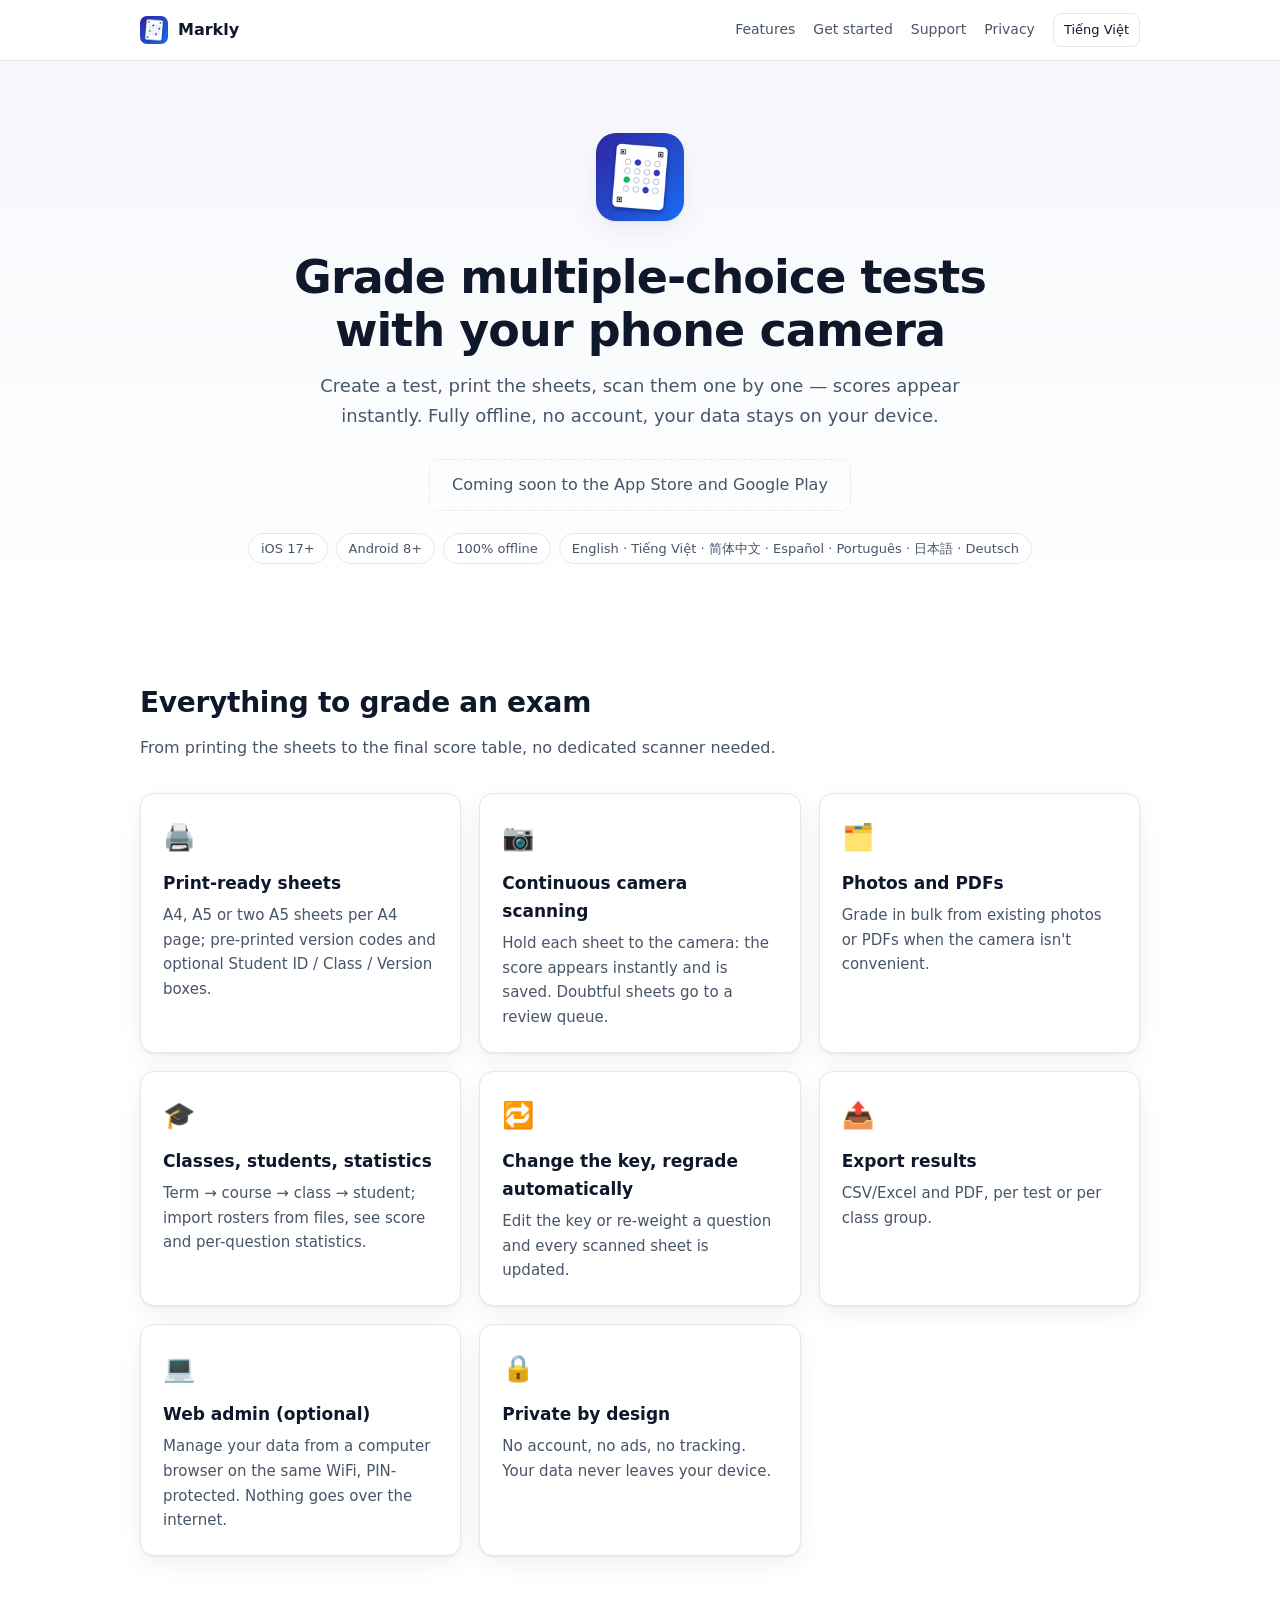
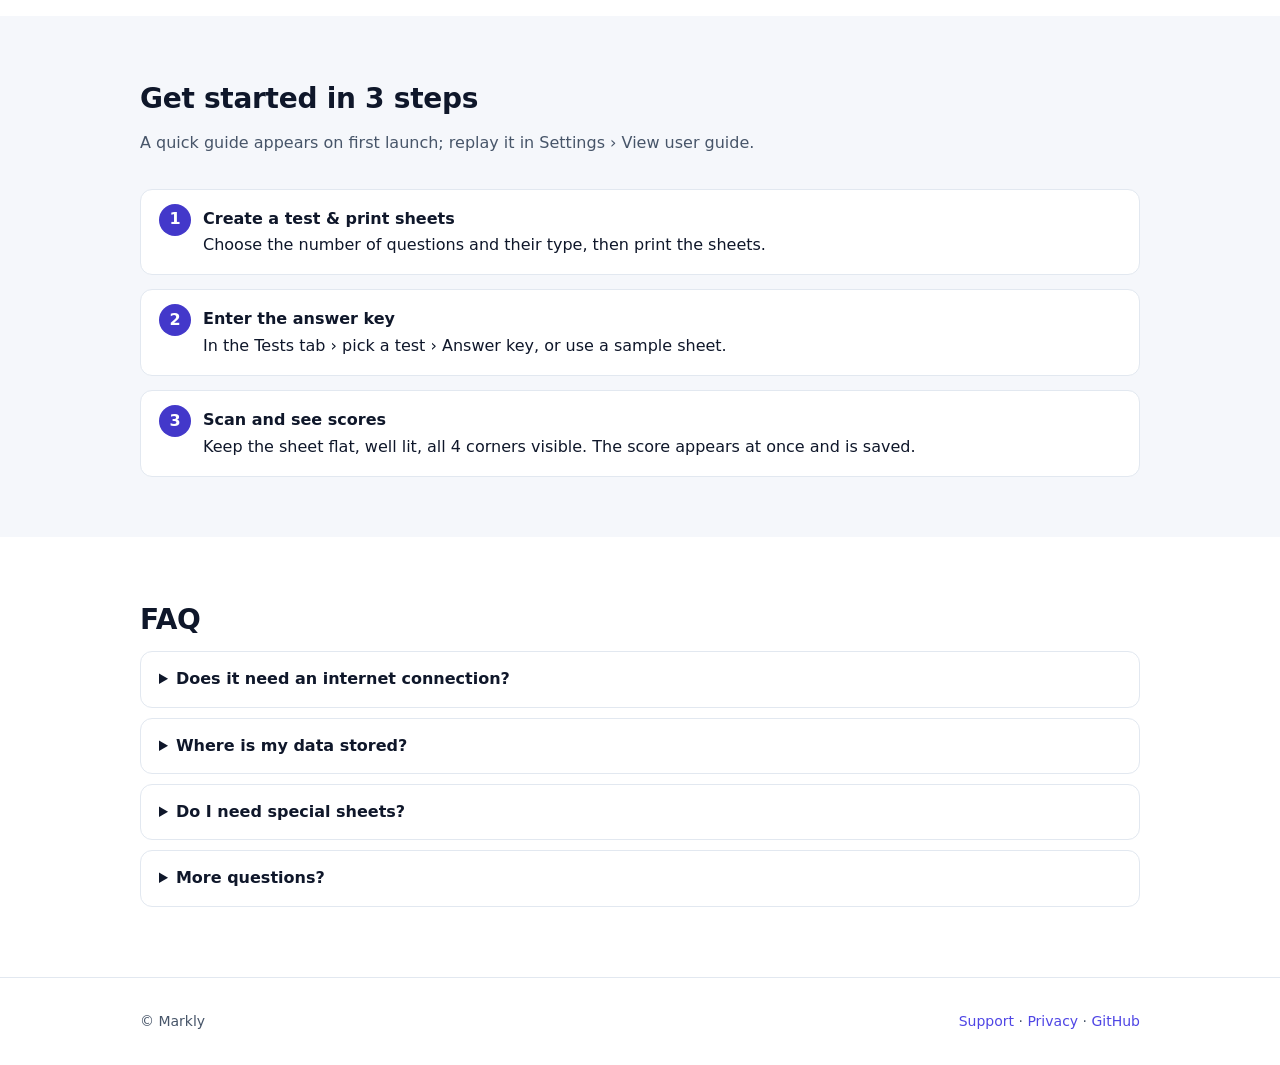
==== index.html @ a36c50f0 "Trang web Markly: giới thiệu, hỗ trợ, chính sách quyền riêng tư Co-Authored-By: Claude Sonnet 5.5 <n" ====
<!doctype html>
<html lang="vi">
<head>
<meta charset="utf-8">
<meta name="viewport" content="width=device-width,initial-scale=1">
<title>Markly — Grade multiple-choice tests with your camera</title>
<meta name="description" content="Markly chấm phiếu trắc nghiệm bằng camera, hoàn toàn offline. / Markly grades multiple-choice answer sheets with your camera, fully offline.">
<link rel="icon" href="favicon.png">
<link rel="apple-touch-icon" href="apple-touch-icon.png">
<link rel="stylesheet" href="style.css">
<script src="lang.js"></script>
</head>
<body data-tvi="Markly — Chấm trắc nghiệm bằng camera" data-ten="Markly — Grade multiple-choice tests with your camera">
<header class="nav"><div class="wrap">
  <a class="brand" href="./"><img src="icon-128.png" alt=""><span>Markly</span></a>
  <nav>
    <a class="hide-sm" href="./#features"><span data-l="vi">Tính năng</span><span data-l="en">Features</span></a>
    <a class="hide-sm" href="./#start"><span data-l="vi">Bắt đầu</span><span data-l="en">Get started</span></a>
    <a href="support.html"><span data-l="vi">Hỗ trợ</span><span data-l="en">Support</span></a>
    <a href="privacy.html"><span data-l="vi">Quyền riêng tư</span><span data-l="en">Privacy</span></a>
    <button class="lang" id="lang" type="button">English</button>
  </nav>
</div></header>

<main>
<div class="hero"><div class="wrap">
  <img class="logo" src="icon-128.png" alt="Markly">
  <h1><span data-l="vi">Chấm bài trắc nghiệm bằng camera điện thoại</span><span data-l="en">Grade multiple-choice tests with your phone camera</span></h1>
  <p class="lead"><span data-l="vi">Tạo bài, in phiếu, quét từng tờ — điểm hiện ngay. Hoàn toàn offline, không tài khoản, dữ liệu chỉ nằm trên máy bạn.</span><span data-l="en">Create a test, print the sheets, scan them one by one — scores appear instantly. Fully offline, no account, your data stays on your device.</span></p>
  <div class="btns">
    <span class="soon"><span data-l="vi">Sắp có trên App Store và Google Play</span><span data-l="en">Coming soon to the App Store and Google Play</span></span>
  </div>
  <div class="badges"><span class="badge">iOS 17+</span><span class="badge">Android 8+</span><span class="badge">100% offline</span><span class="badge">English · Tiếng Việt · 简体中文 · Español · Português · 日本語 · Deutsch</span></div>
</div></div>

<section id="features"><div class="wrap">
  <h2><span data-l="vi">Mọi thứ để chấm một kỳ thi</span><span data-l="en">Everything to grade an exam</span></h2>
  <p class="sub"><span data-l="vi">Từ lúc in phiếu đến lúc có bảng điểm, không cần máy chấm chuyên dụng.</span><span data-l="en">From printing the sheets to the final score table, no dedicated scanner needed.</span></p>
  <div class="grid">
    <div class="card"><div class="ic">🖨️</div><h3><span data-l="vi">In phiếu sẵn sàng</span><span data-l="en">Print-ready sheets</span></h3><p><span data-l="vi">Phiếu A4, A5 hoặc 2 phiếu A5 trên một tờ A4; in sẵn mã đề, ô Mã SV/Lớp/Mã đề tùy chọn.</span><span data-l="en">A4, A5 or two A5 sheets per A4 page; pre-printed version codes and optional Student ID / Class / Version boxes.</span></p></div>
    <div class="card"><div class="ic">📷</div><h3><span data-l="vi">Quét liên tục bằng camera</span><span data-l="en">Continuous camera scanning</span></h3><p><span data-l="vi">Đưa từng phiếu vào camera, điểm hiện ngay và tự lưu. Phiếu nghi ngờ được đưa vào hàng đợi xem lại.</span><span data-l="en">Hold each sheet to the camera: the score appears instantly and is saved. Doubtful sheets go to a review queue.</span></p></div>
    <div class="card"><div class="ic">🗂️</div><h3><span data-l="vi">Ảnh và PDF</span><span data-l="en">Photos and PDFs</span></h3><p><span data-l="vi">Chấm hàng loạt từ ảnh hoặc PDF có sẵn khi không tiện dùng camera.</span><span data-l="en">Grade in bulk from existing photos or PDFs when the camera isn't convenient.</span></p></div>
    <div class="card"><div class="ic">🎓</div><h3><span data-l="vi">Lớp, sinh viên, thống kê</span><span data-l="en">Classes, students, statistics</span></h3><p><span data-l="vi">Học kỳ → môn → lớp → sinh viên; nhập danh sách từ tệp, thống kê điểm và từng câu hỏi.</span><span data-l="en">Term → course → class → student; import rosters from files, see score and per-question statistics.</span></p></div>
    <div class="card"><div class="ic">🔁</div><h3><span data-l="vi">Đổi đáp án, tự chấm lại</span><span data-l="en">Change the key, regrade automatically</span></h3><p><span data-l="vi">Sửa đáp án hoặc cho điểm lại, kết quả cập nhật cho toàn bộ bài đã quét.</span><span data-l="en">Edit the key or re-weight a question and every scanned sheet is updated.</span></p></div>
    <div class="card"><div class="ic">📤</div><h3><span data-l="vi">Xuất kết quả</span><span data-l="en">Export results</span></h3><p><span data-l="vi">CSV/Excel và PDF, theo bài hoặc theo nhóm lớp.</span><span data-l="en">CSV/Excel and PDF, per test or per class group.</span></p></div>
    <div class="card"><div class="ic">💻</div><h3><span data-l="vi">Web quản trị (tùy chọn)</span><span data-l="en">Web admin (optional)</span></h3><p><span data-l="vi">Quản lý dữ liệu từ trình duyệt trên máy tính cùng mạng WiFi, có mã PIN. Không qua internet.</span><span data-l="en">Manage your data from a computer browser on the same WiFi, PIN-protected. Nothing goes over the internet.</span></p></div>
    <div class="card"><div class="ic">🔒</div><h3><span data-l="vi">Riêng tư tuyệt đối</span><span data-l="en">Private by design</span></h3><p><span data-l="vi">Không tài khoản, không quảng cáo, không theo dõi. Dữ liệu không rời khỏi máy.</span><span data-l="en">No account, no ads, no tracking. Your data never leaves your device.</span></p></div>
  </div>
</div></section>

<section id="start" class="alt"><div class="wrap">
  <h2><span data-l="vi">Bắt đầu trong 3 bước</span><span data-l="en">Get started in 3 steps</span></h2>
  <p class="sub"><span data-l="vi">Lần đầu mở app sẽ có hướng dẫn nhanh; xem lại ở Cài đặt › Xem hướng dẫn sử dụng.</span><span data-l="en">A quick guide appears on first launch; replay it in Settings › View user guide.</span></p>
  <ol class="steps">
    <li><b><span data-l="vi">Tạo bài kiểm tra &amp; in phiếu</span><span data-l="en">Create a test &amp; print sheets</span></b><br><span data-l="vi">Chọn số câu và kiểu câu hỏi, rồi in phiếu.</span><span data-l="en">Choose the number of questions and their type, then print the sheets.</span></li>
    <li><b><span data-l="vi">Nhập đáp án</span><span data-l="en">Enter the answer key</span></b><br><span data-l="vi">Trong tab Bài kiểm tra › chọn bài › Đáp án, hoặc dùng một bài làm mẫu.</span><span data-l="en">In the Tests tab › pick a test › Answer key, or use a sample sheet.</span></li>
    <li><b><span data-l="vi">Quét và xem điểm</span><span data-l="en">Scan and see scores</span></b><br><span data-l="vi">Đặt phiếu phẳng, đủ sáng, thấy rõ cả 4 góc. Điểm hiện ngay và tự lưu.</span><span data-l="en">Keep the sheet flat, well lit, all 4 corners visible. The score appears at once and is saved.</span></li>
  </ol>
</div></section>

<section id="faq"><div class="wrap">
  <h2>FAQ</h2>
  <details><summary><span data-l="vi">Cần kết nối internet không?</span><span data-l="en">Does it need an internet connection?</span></summary><p><span data-l="vi">Không. Mọi xử lý diễn ra trên thiết bị. Web quản trị (tùy chọn) chỉ hoạt động trong mạng WiFi nội bộ.</span><span data-l="en">No. Everything is processed on the device. The optional web admin only works on your local WiFi.</span></p></details>
  <details><summary><span data-l="vi">Dữ liệu của tôi được lưu ở đâu?</span><span data-l="en">Where is my data stored?</span></summary><p><span data-l="vi">Chỉ trong bộ nhớ riêng của ứng dụng trên thiết bị. Hãy dùng Cài đặt › Sao lưu &amp; khôi phục để lưu bản sao có mật khẩu.</span><span data-l="en">Only in the app's private storage on your device. Use Settings › Backup &amp; restore for a password-protected copy.</span></p></details>
  <details><summary><span data-l="vi">Tôi cần phiếu riêng không?</span><span data-l="en">Do I need special sheets?</span></summary><p><span data-l="vi">Có, hãy in phiếu từ chính Markly (A4, A5 hoặc 2 phiếu A5 trên một tờ A4). Mã QR trên phiếu không chứa đáp án hay tên sinh viên.</span><span data-l="en">Yes, print the sheets from Markly itself (A4, A5 or two A5 per A4). The QR code on the sheet contains no answers or student names.</span></p></details>
  <details><summary><span data-l="vi">Còn câu hỏi khác?</span><span data-l="en">More questions?</span></summary><p><span data-l="vi">Xem trang <a href="support.html">Hỗ trợ</a>.</span><span data-l="en">See the <a href="support.html">Support</a> page.</span></p></details>
</div></section>
</main>

<footer><div class="wrap">
  <span>© Markly</span>
  <span><a href="support.html"><span data-l="vi">Hỗ trợ</span><span data-l="en">Support</span></a> · <a href="privacy.html"><span data-l="vi">Quyền riêng tư</span><span data-l="en">Privacy</span></a> · <a href="https://github.com/mvmanh/markly-app/issues">GitHub</a></span>
</div></footer>
</body>
</html>
---- style.css ----
:root{--bg:#fff;--bg2:#f5f7fb;--fg:#0f172a;--muted:#475569;--line:#e2e8f0;--brand:#4f46e5;--brand-d:#4338ca;--card:#fff;--shadow:0 1px 2px rgba(15,23,42,.06),0 8px 24px rgba(15,23,42,.06)}
@media (prefers-color-scheme:dark){:root{--bg:#0b1220;--bg2:#101a2e;--fg:#e5e9f2;--muted:#9aa7bd;--line:#1f2b44;--brand:#a5b4fc;--brand-d:#6366f1;--card:#121c33;--shadow:0 1px 2px rgba(0,0,0,.4)}}
*{box-sizing:border-box}html{scroll-behavior:smooth}
body{margin:0;background:var(--bg);color:var(--fg);font:16px/1.65 system-ui,-apple-system,"Segoe UI",Roboto,"Helvetica Neue",Arial,sans-serif}
a{color:var(--brand);text-decoration:none}a:hover{text-decoration:underline}
.wrap{max-width:1040px;margin:0 auto;padding:0 20px}
header.nav{position:sticky;top:0;z-index:10;background:color-mix(in srgb,var(--bg) 88%,transparent);backdrop-filter:blur(10px);border-bottom:1px solid var(--line)}
.nav .wrap{display:flex;align-items:center;gap:20px;height:60px}
.brand{display:flex;align-items:center;gap:10px;font-weight:700;color:var(--fg)}.brand img{width:28px;height:28px;border-radius:7px}
.nav nav{margin-left:auto;display:flex;align-items:center;gap:18px;font-size:14px}.nav nav a{color:var(--muted)}.nav nav a:hover{color:var(--fg);text-decoration:none}
.lang{border:1px solid var(--line);background:var(--card);color:var(--fg);border-radius:8px;padding:5px 10px;font:inherit;font-size:13px;cursor:pointer}
.hero{padding:72px 0 56px;background:linear-gradient(180deg,var(--bg2),var(--bg));text-align:center}
.hero img.logo{width:88px;height:88px;border-radius:20px;box-shadow:var(--shadow)}
.hero h1{font-size:clamp(28px,5vw,46px);line-height:1.15;margin:22px auto 14px;max-width:760px;letter-spacing:-.02em}
.hero p.lead{font-size:18px;color:var(--muted);max-width:640px;margin:0 auto 28px}
.btns{display:flex;gap:12px;justify-content:center;flex-wrap:wrap}
.btn{display:inline-block;padding:12px 22px;border-radius:10px;font-weight:600;border:1px solid var(--line);background:var(--card);color:var(--fg)}
.btn:hover{text-decoration:none;border-color:var(--brand)}
.btn.primary{background:var(--brand-d);border-color:var(--brand-d);color:#fff}.btn.primary:hover{filter:brightness(1.08)}
.badges{margin-top:22px;display:flex;gap:8px;justify-content:center;flex-wrap:wrap}
.badge{font-size:13px;padding:4px 12px;border-radius:99px;background:var(--card);border:1px solid var(--line);color:var(--muted)}
section{padding:60px 0}section.alt{background:var(--bg2)}
h2{font-size:28px;letter-spacing:-.01em;margin:0 0 8px}.sub{color:var(--muted);margin:0 0 32px;max-width:640px}
.grid{display:grid;gap:18px;grid-template-columns:repeat(auto-fit,minmax(260px,1fr))}
.card{background:var(--card);border:1px solid var(--line);border-radius:14px;padding:22px;box-shadow:var(--shadow)}
.card h3{margin:0 0 6px;font-size:17px}.card p{margin:0;color:var(--muted);font-size:15px}.card .ic{font-size:26px;margin-bottom:10px}
ol.steps{counter-reset:s;list-style:none;padding:0;margin:0;display:grid;gap:14px}
ol.steps li{counter-increment:s;background:var(--card);border:1px solid var(--line);border-radius:12px;padding:16px 18px 16px 62px;position:relative}
ol.steps li:before{content:counter(s);position:absolute;left:18px;top:14px;width:32px;height:32px;border-radius:50%;background:var(--brand-d);color:#fff;font-weight:700;display:grid;place-items:center}
table{width:100%;border-collapse:collapse;background:var(--card);border:1px solid var(--line);border-radius:12px;overflow:hidden;font-size:15px}
th,td{text-align:left;padding:12px 16px;border-bottom:1px solid var(--line);vertical-align:top}th{background:var(--bg2);font-size:13px;text-transform:uppercase;letter-spacing:.04em;color:var(--muted)}tr:last-child td{border-bottom:0}
code,kbd{font:13px ui-monospace,SFMono-Regular,Menlo,monospace;background:var(--bg2);border:1px solid var(--line);border-radius:6px;padding:1px 6px}
details{background:var(--card);border:1px solid var(--line);border-radius:12px;padding:14px 18px;margin-bottom:10px}summary{cursor:pointer;font-weight:600}details p{color:var(--muted);margin:10px 0 0}
footer{border-top:1px solid var(--line);padding:32px 0;color:var(--muted);font-size:14px}footer .wrap{display:flex;gap:16px;flex-wrap:wrap;justify-content:space-between}
.doc{max-width:780px;padding:48px 20px 72px}.doc h1{font-size:34px;margin:0 0 6px}.doc h2{font-size:22px;margin:36px 0 10px}.doc h3{font-size:17px;margin:22px 0 6px}.doc .meta{color:var(--muted);margin-bottom:28px}.doc ul{padding-left:22px}
.note{background:var(--bg2);border-left:4px solid var(--brand);padding:12px 16px;border-radius:8px;margin:18px 0}
[data-l]{display:none}html[lang=vi] [data-l=vi],html[lang=en] [data-l=en]{display:revert}
@media(max-width:640px){.nav nav a.hide-sm{display:none}.hero{padding:48px 0 36px}th,td{padding:10px}}

.soon{display:inline-block;padding:12px 22px;border-radius:10px;border:1px dashed var(--line);color:var(--muted)}
.hero img.logo{background:var(--card)}
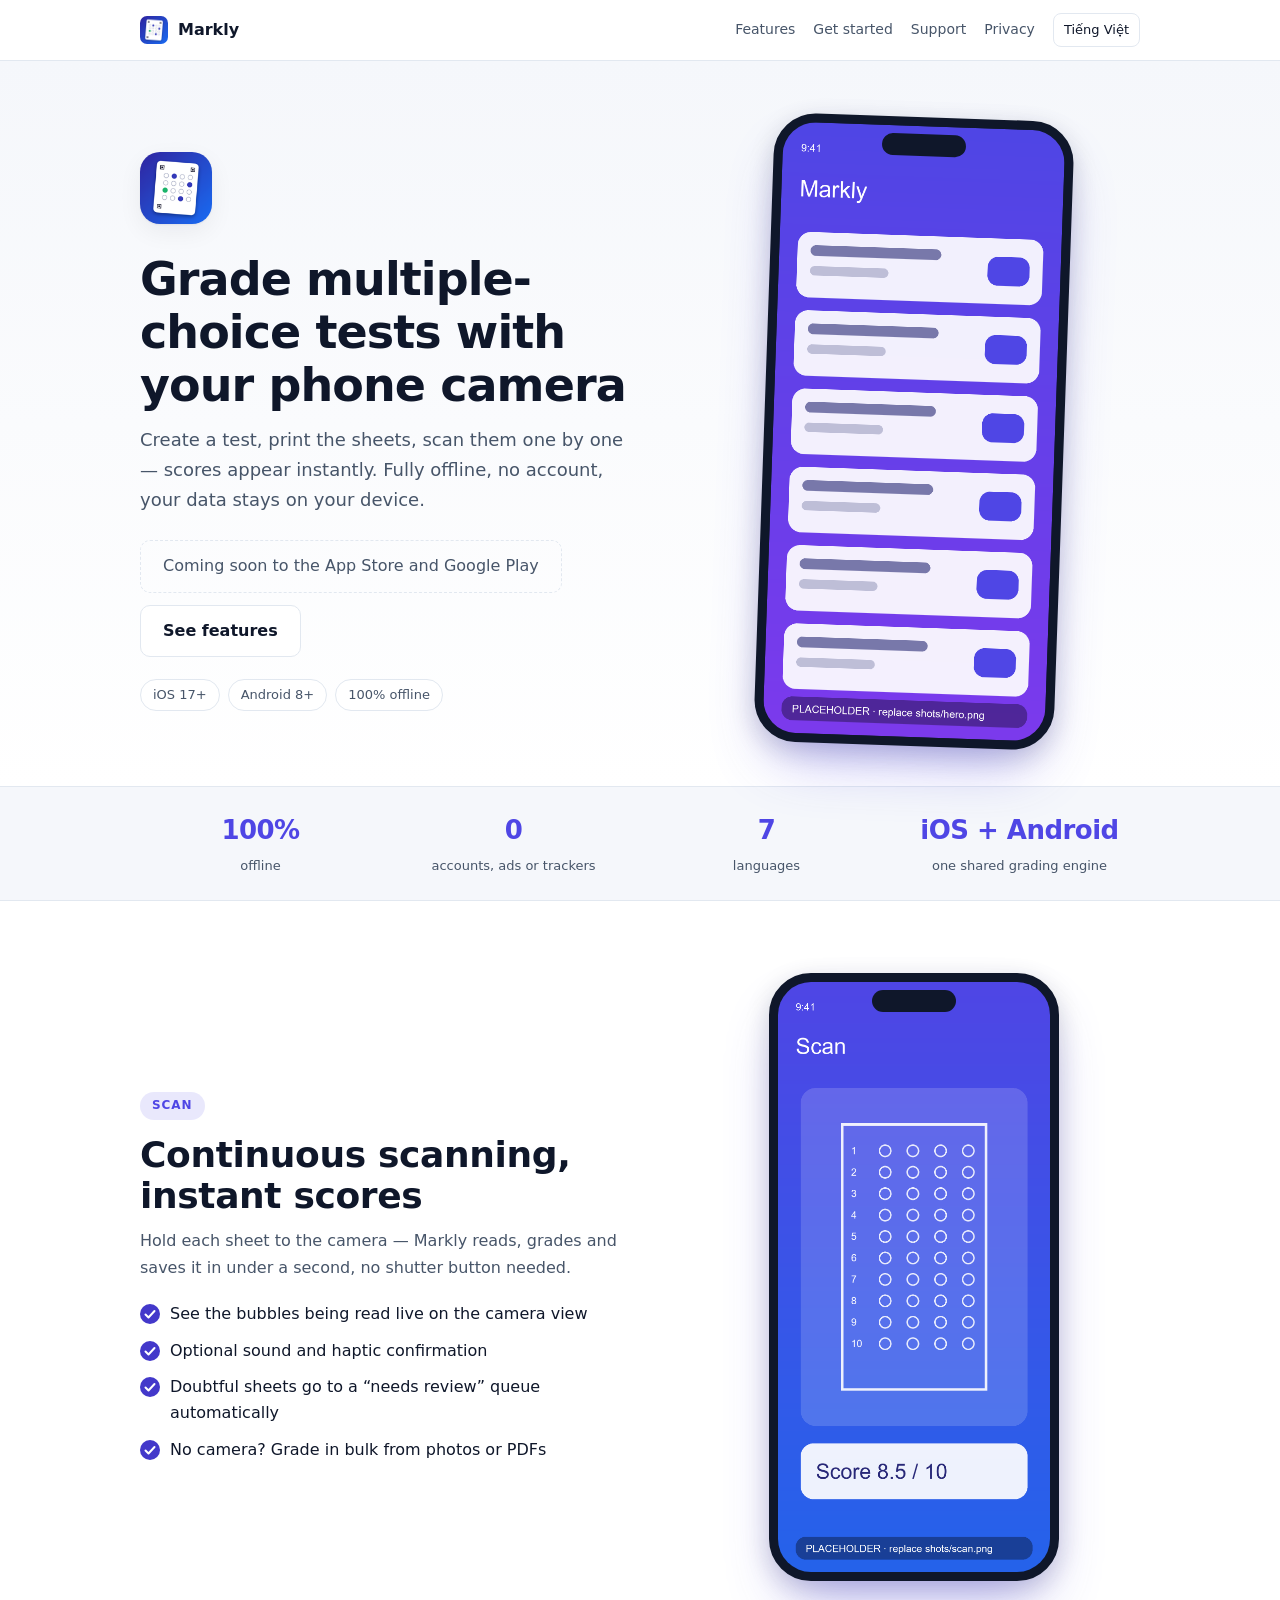
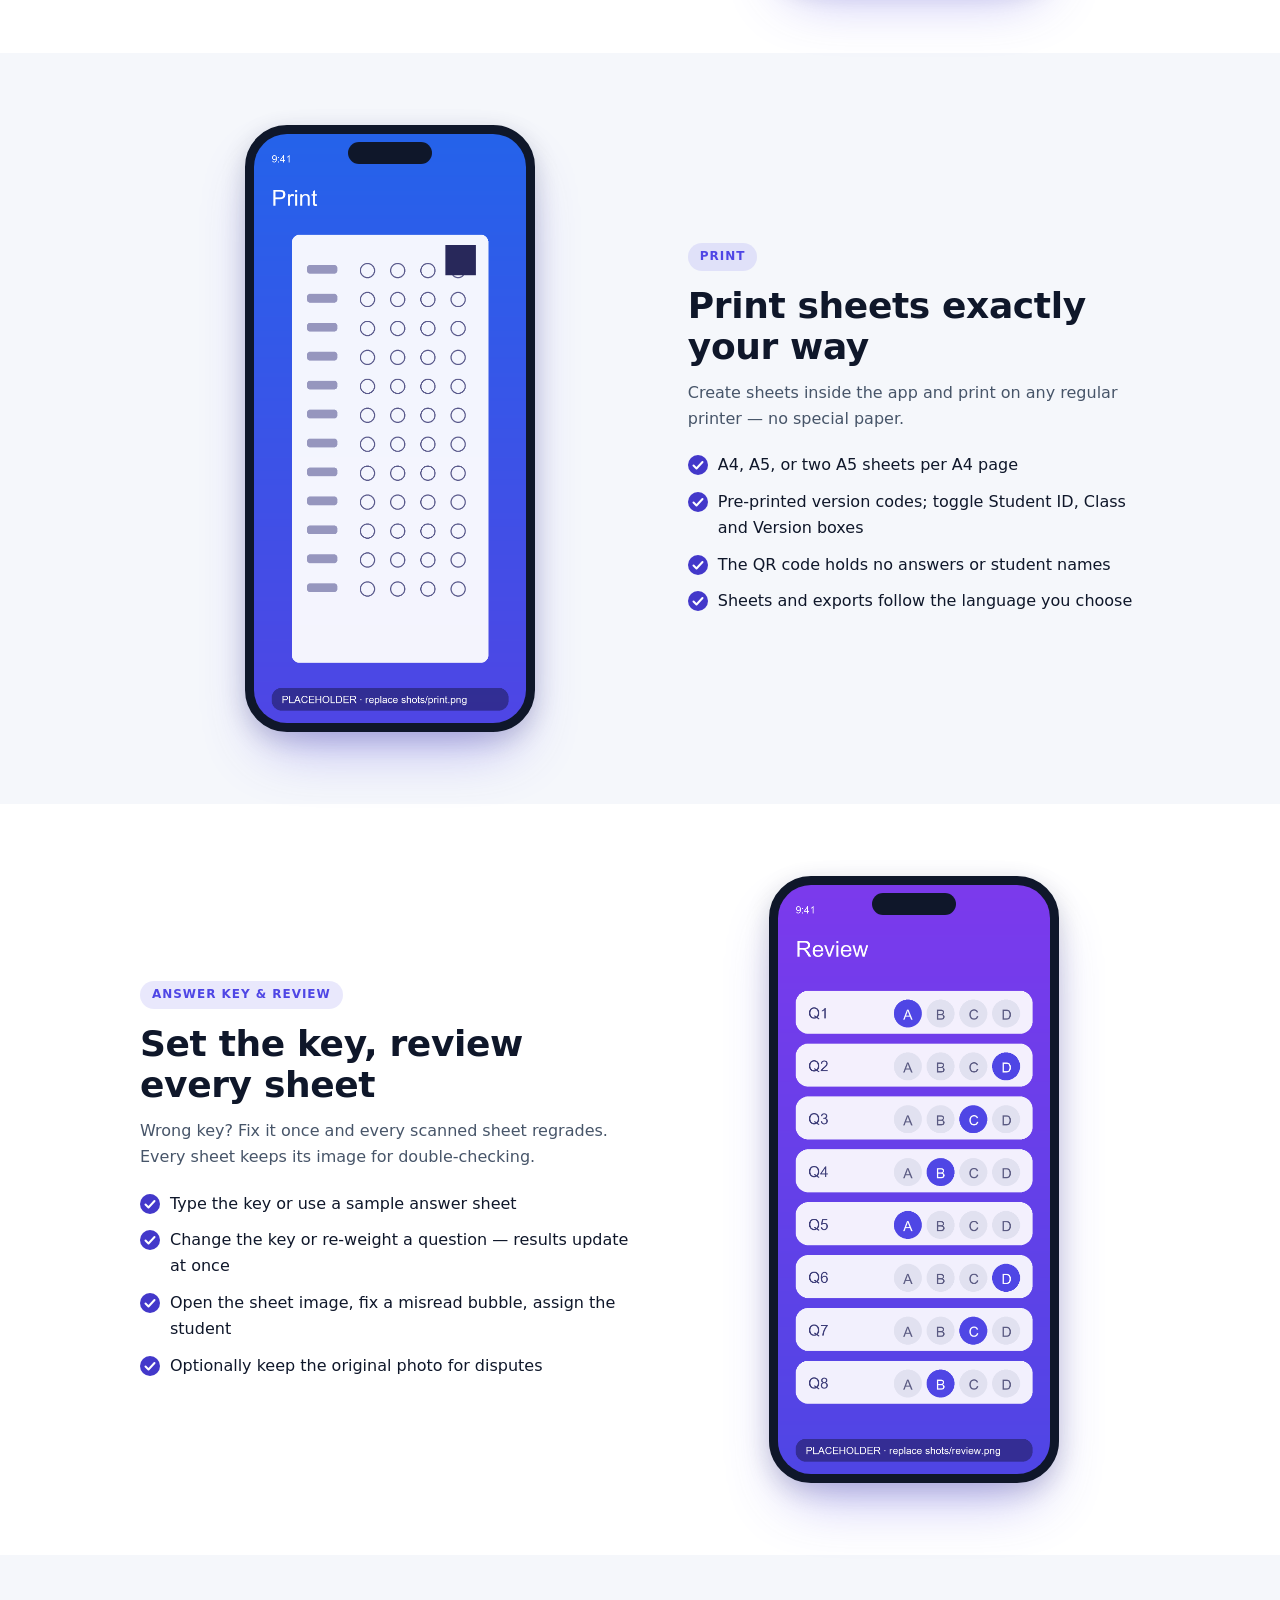
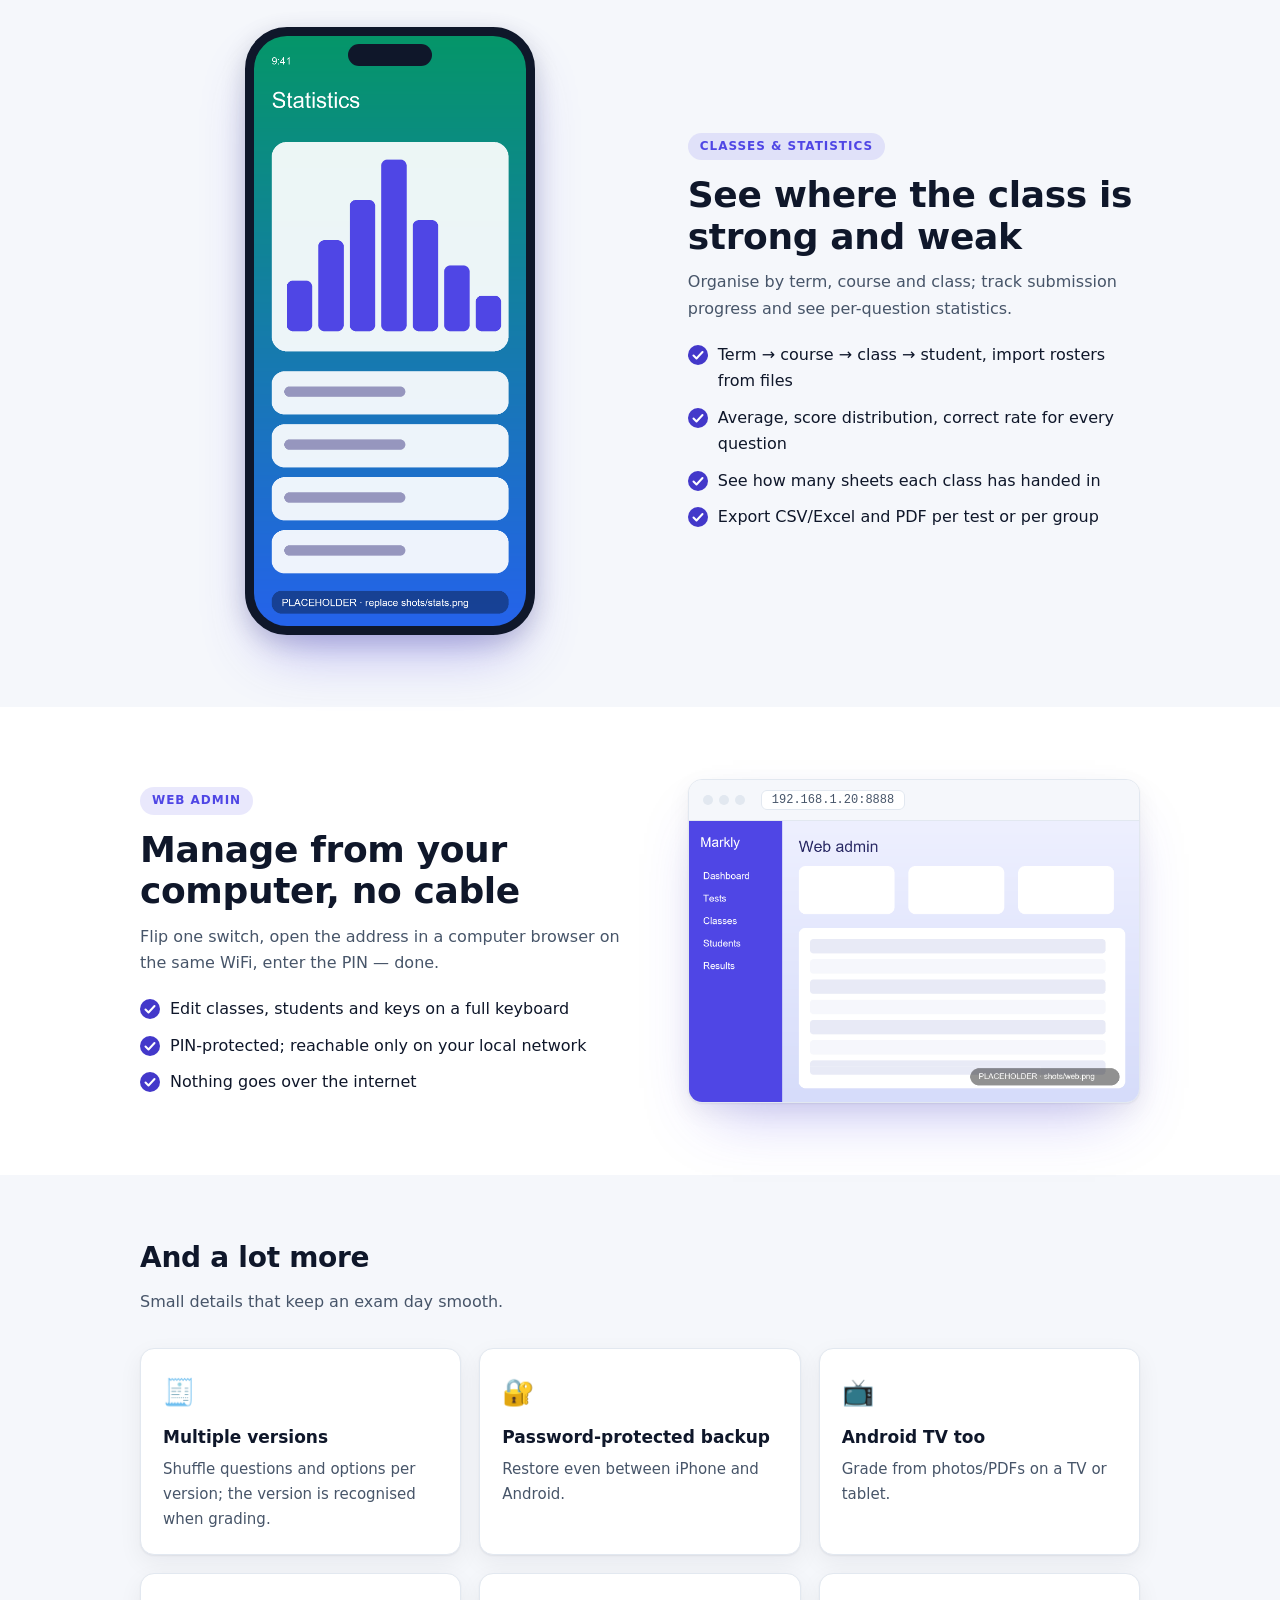
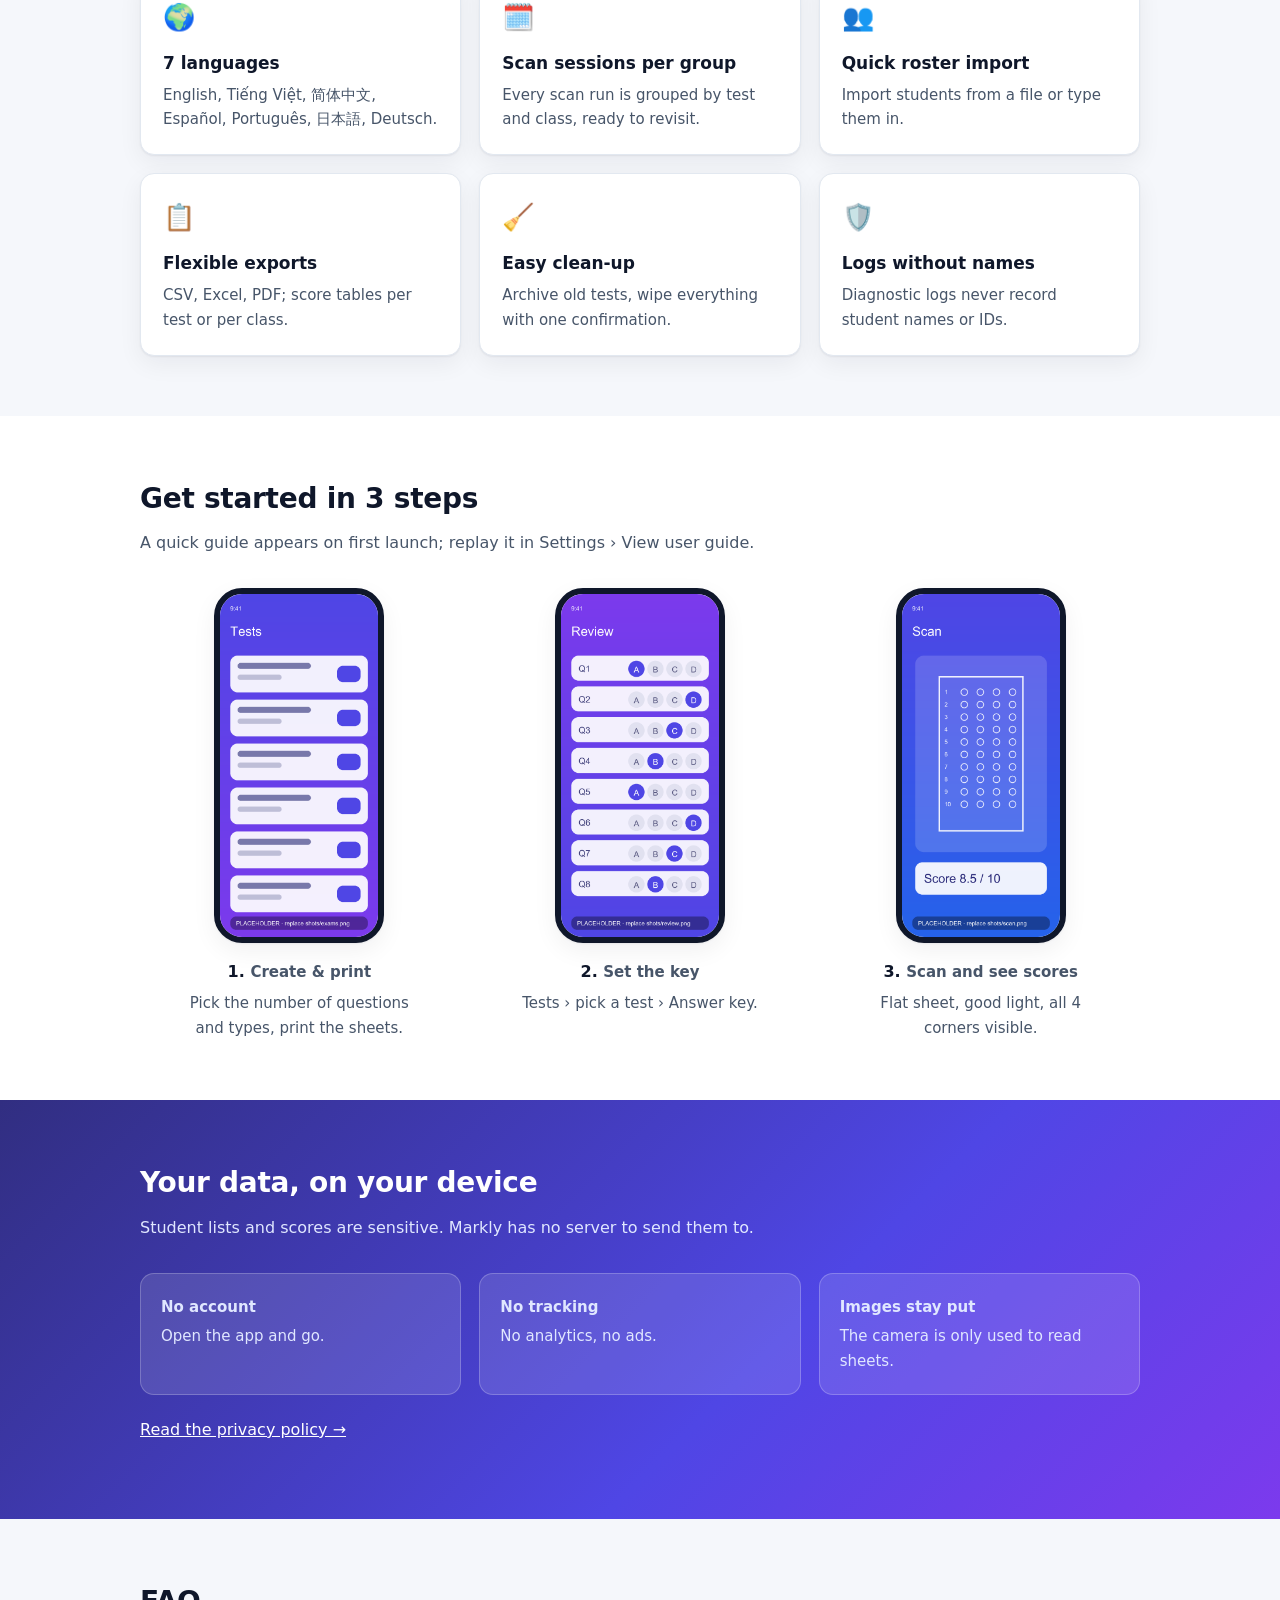
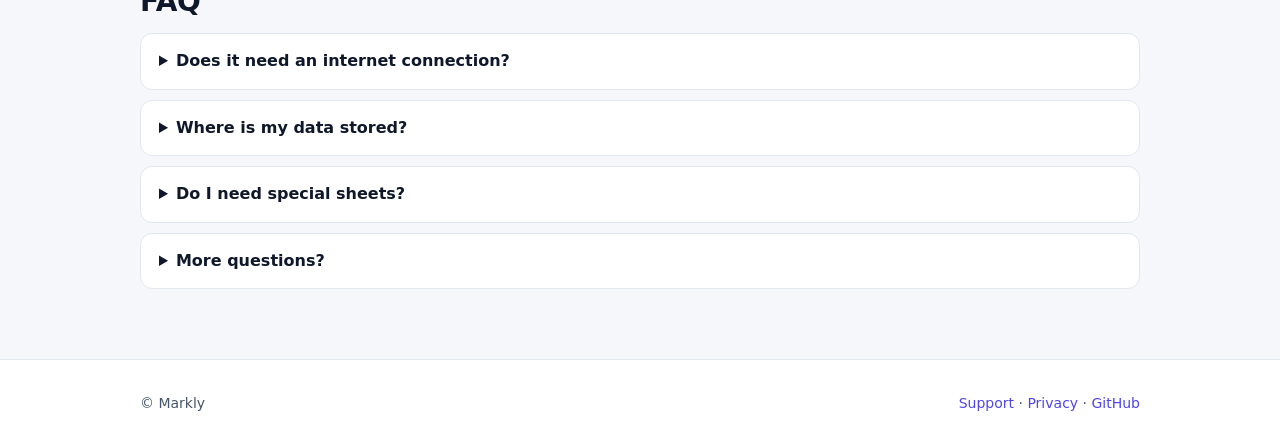
==== commit 0165f2d9: "Trang chủ: hero có khung điện thoại, khối tính năng, lưới tính năng phụ, ảnh placeholder Co-Authored" ====
--- a/index.html
+++ b/index.html
@@ -8,6 +8,7 @@
 <link rel="icon" href="favicon.png">
 <link rel="apple-touch-icon" href="apple-touch-icon.png">
 <link rel="stylesheet" href="style.css">
+<script>document.documentElement.className+=" js"</script>
 <script src="lang.js"></script>
 </head>
 <body data-tvi="Markly — Chấm trắc nghiệm bằng camera" data-ten="Markly — Grade multiple-choice tests with your camera">
@@ -23,42 +24,133 @@
 </div></header>
 
 <main>
-<div class="hero"><div class="wrap">
-  <img class="logo" src="icon-128.png" alt="Markly">
-  <h1><span data-l="vi">Chấm bài trắc nghiệm bằng camera điện thoại</span><span data-l="en">Grade multiple-choice tests with your phone camera</span></h1>
-  <p class="lead"><span data-l="vi">Tạo bài, in phiếu, quét từng tờ — điểm hiện ngay. Hoàn toàn offline, không tài khoản, dữ liệu chỉ nằm trên máy bạn.</span><span data-l="en">Create a test, print the sheets, scan them one by one — scores appear instantly. Fully offline, no account, your data stays on your device.</span></p>
-  <div class="btns">
-    <span class="soon"><span data-l="vi">Sắp có trên App Store và Google Play</span><span data-l="en">Coming soon to the App Store and Google Play</span></span>
+<div class="hero"><div class="wrap split">
+  <div class="txt">
+    <img class="logo" src="icon-128.png" alt="Markly" width="72" height="72">
+    <h1><span data-l="vi">Chấm bài trắc nghiệm bằng camera điện thoại</span><span data-l="en">Grade multiple-choice tests with your phone camera</span></h1>
+    <p class="lead"><span data-l="vi">Tạo bài, in phiếu, quét từng tờ — điểm hiện ngay. Hoàn toàn offline, không tài khoản, dữ liệu chỉ nằm trên máy bạn.</span><span data-l="en">Create a test, print the sheets, scan them one by one — scores appear instantly. Fully offline, no account, your data stays on your device.</span></p>
+    <div class="btns"><span class="soon"><span data-l="vi">Sắp có trên App Store và Google Play</span><span data-l="en">Coming soon to the App Store and Google Play</span></span><a class="btn" href="#features"><span data-l="vi">Xem tính năng</span><span data-l="en">See features</span></a></div>
+    <div class="badges"><span class="badge">iOS 17+</span><span class="badge">Android 8+</span><span class="badge">100% offline</span></div>
   </div>
-  <div class="badges"><span class="badge">iOS 17+</span><span class="badge">Android 8+</span><span class="badge">100% offline</span><span class="badge">English · Tiếng Việt · 简体中文 · Español · Português · 日本語 · Deutsch</span></div>
+  <figure class="shot"><div class="phone"><img src="shots/hero.png" width="1080" height="2340" alt="Markly home screen"></div></figure>
 </div></div>
 
-<section id="features"><div class="wrap">
-  <h2><span data-l="vi">Mọi thứ để chấm một kỳ thi</span><span data-l="en">Everything to grade an exam</span></h2>
-  <p class="sub"><span data-l="vi">Từ lúc in phiếu đến lúc có bảng điểm, không cần máy chấm chuyên dụng.</span><span data-l="en">From printing the sheets to the final score table, no dedicated scanner needed.</span></p>
+<div class="stats"><div class="wrap">
+  <div><b>100%</b><span><span data-l="vi">offline</span><span data-l="en">offline</span></span></div>
+  <div><b>0</b><span><span data-l="vi">tài khoản, quảng cáo, theo dõi</span><span data-l="en">accounts, ads or trackers</span></span></div>
+  <div><b>7</b><span><span data-l="vi">ngôn ngữ</span><span data-l="en">languages</span></span></div>
+  <div><b>iOS + Android</b><span><span data-l="vi">dùng chung một lõi chấm</span><span data-l="en">one shared grading engine</span></span></div>
+</div></div>
+
+<div id="features"></div>
+<section class="feat"><div class="wrap split">
+  <div class="txt reveal">
+    <span class="kicker"><span data-l="vi">Quét</span><span data-l="en">Scan</span></span>
+    <h2><span data-l="vi">Quét liên tục, điểm hiện ngay</span><span data-l="en">Continuous scanning, instant scores</span></h2>
+    <p class="sub"><span data-l="vi">Đưa từng phiếu vào camera — Markly đọc, chấm và lưu trong chưa đầy một giây, không cần bấm chụp.</span><span data-l="en">Hold each sheet to the camera — Markly reads, grades and saves it in under a second, no shutter button needed.</span></p>
+    <ul class="ticks">
+        <li><span data-l="vi">Hiện ô đang đọc ngay trên khung camera</span><span data-l="en">See the bubbles being read live on the camera view</span></li>
+        <li><span data-l="vi">Âm thanh và rung xác nhận (tùy chọn)</span><span data-l="en">Optional sound and haptic confirmation</span></li>
+        <li><span data-l="vi">Phiếu nghi ngờ tự vào hàng đợi “cần xem lại”</span><span data-l="en">Doubtful sheets go to a “needs review” queue automatically</span></li>
+        <li><span data-l="vi">Không có camera? Chấm hàng loạt từ ảnh hoặc PDF</span><span data-l="en">No camera? Grade in bulk from photos or PDFs</span></li>
+    </ul>
+  </div>
+  <figure class="shot reveal"><div class="phone"><img src="shots/scan.png" width="1080" height="2340" alt="Scanning a sheet with the camera" loading="lazy"></div></figure>
+</div></section>
+<section class="feat alt"><div class="wrap split flip">
+  <div class="txt reveal">
+    <span class="kicker"><span data-l="vi">In phiếu</span><span data-l="en">Print</span></span>
+    <h2><span data-l="vi">In phiếu đúng ý bạn</span><span data-l="en">Print sheets exactly your way</span></h2>
+    <p class="sub"><span data-l="vi">Tạo phiếu ngay trong app, in bằng máy in thường — không cần mua giấy chuyên dụng.</span><span data-l="en">Create sheets inside the app and print on any regular printer — no special paper.</span></p>
+    <ul class="ticks">
+        <li><span data-l="vi">Khổ A4, A5 hoặc 2 phiếu A5 trên một tờ A4</span><span data-l="en">A4, A5, or two A5 sheets per A4 page</span></li>
+        <li><span data-l="vi">In sẵn mã đề; bật/tắt ô Mã SV, Lớp, Mã đề</span><span data-l="en">Pre-printed version codes; toggle Student ID, Class and Version boxes</span></li>
+        <li><span data-l="vi">Mã QR trên phiếu không chứa đáp án hay tên sinh viên</span><span data-l="en">The QR code holds no answers or student names</span></li>
+        <li><span data-l="vi">Phiếu và tệp xuất theo ngôn ngữ bạn chọn</span><span data-l="en">Sheets and exports follow the language you choose</span></li>
+    </ul>
+  </div>
+  <figure class="shot reveal"><div class="phone"><img src="shots/print.png" width="1080" height="2340" alt="Print-ready answer sheet" loading="lazy"></div></figure>
+</div></section>
+<section class="feat"><div class="wrap split">
+  <div class="txt reveal">
+    <span class="kicker"><span data-l="vi">Đáp án & xem lại</span><span data-l="en">Answer key & review</span></span>
+    <h2><span data-l="vi">Nhập đáp án, xem lại từng bài</span><span data-l="en">Set the key, review every sheet</span></h2>
+    <p class="sub"><span data-l="vi">Sai đáp án? Sửa một lần, mọi bài đã quét tự chấm lại. Mọi bài đều giữ ảnh để đối chiếu.</span><span data-l="en">Wrong key? Fix it once and every scanned sheet regrades. Every sheet keeps its image for double-checking.</span></p>
+    <ul class="ticks">
+        <li><span data-l="vi">Nhập đáp án tay hoặc dùng một bài làm mẫu</span><span data-l="en">Type the key or use a sample answer sheet</span></li>
+        <li><span data-l="vi">Đổi đáp án, cho điểm lại — kết quả cập nhật ngay</span><span data-l="en">Change the key or re-weight a question — results update at once</span></li>
+        <li><span data-l="vi">Xem lại ảnh phiếu, sửa ô đọc sai, gắn tên sinh viên</span><span data-l="en">Open the sheet image, fix a misread bubble, assign the student</span></li>
+        <li><span data-l="vi">Lưu ảnh gốc để đối chiếu khi có thắc mắc (tùy chọn)</span><span data-l="en">Optionally keep the original photo for disputes</span></li>
+    </ul>
+  </div>
+  <figure class="shot reveal"><div class="phone"><img src="shots/review.png" width="1080" height="2340" alt="Answer key and review screen" loading="lazy"></div></figure>
+</div></section>
+<section class="feat alt"><div class="wrap split flip">
+  <div class="txt reveal">
+    <span class="kicker"><span data-l="vi">Lớp học & thống kê</span><span data-l="en">Classes & statistics</span></span>
+    <h2><span data-l="vi">Biết lớp học tốt ở đâu, yếu ở đâu</span><span data-l="en">See where the class is strong and weak</span></h2>
+    <p class="sub"><span data-l="vi">Sắp xếp theo học kỳ, môn và lớp; theo dõi tiến độ thu bài và xem thống kê từng câu hỏi.</span><span data-l="en">Organise by term, course and class; track submission progress and see per-question statistics.</span></p>
+    <ul class="ticks">
+        <li><span data-l="vi">Học kỳ → môn → lớp → sinh viên, nhập danh sách từ tệp</span><span data-l="en">Term → course → class → student, import rosters from files</span></li>
+        <li><span data-l="vi">Điểm trung bình, phân bố điểm, tỉ lệ đúng từng câu</span><span data-l="en">Average, score distribution, correct rate for every question</span></li>
+        <li><span data-l="vi">Theo dõi lớp nào đã nộp bao nhiêu bài</span><span data-l="en">See how many sheets each class has handed in</span></li>
+        <li><span data-l="vi">Xuất CSV/Excel và PDF theo bài hoặc theo nhóm</span><span data-l="en">Export CSV/Excel and PDF per test or per group</span></li>
+    </ul>
+  </div>
+  <figure class="shot reveal"><div class="phone"><img src="shots/stats.png" width="1080" height="2340" alt="Class statistics" loading="lazy"></div></figure>
+</div></section>
+<section class="feat"><div class="wrap split">
+  <div class="txt reveal">
+    <span class="kicker"><span data-l="vi">Web quản trị</span><span data-l="en">Web admin</span></span>
+    <h2><span data-l="vi">Quản lý trên máy tính, không cần cáp</span><span data-l="en">Manage from your computer, no cable</span></h2>
+    <p class="sub"><span data-l="vi">Bật một công tắc, mở địa chỉ trên trình duyệt máy tính cùng mạng WiFi, nhập PIN là xong.</span><span data-l="en">Flip one switch, open the address in a computer browser on the same WiFi, enter the PIN — done.</span></p>
+    <ul class="ticks">
+        <li><span data-l="vi">Sửa lớp, sinh viên, đáp án trên bàn phím lớn</span><span data-l="en">Edit classes, students and keys on a full keyboard</span></li>
+        <li><span data-l="vi">Có mã PIN; chỉ truy cập được trong mạng nội bộ</span><span data-l="en">PIN-protected; reachable only on your local network</span></li>
+        <li><span data-l="vi">Không có dữ liệu nào đi qua internet</span><span data-l="en">Nothing goes over the internet</span></li>
+    </ul>
+  </div>
+  <figure class="shot reveal"><div class="browser"><div class="bar"><i></i><i></i><i></i><span>192.168.1.20:8888</span></div><img src="shots/web.png" width="1600" height="1000" alt="Web admin in a browser" loading="lazy"></div></figure>
+</div></section>
+
+<section class="alt" id="more"><div class="wrap">
+  <h2><span data-l="vi">Và còn nhiều hơn thế</span><span data-l="en">And a lot more</span></h2>
+  <p class="sub"><span data-l="vi">Những chi tiết nhỏ giúp một kỳ thi trôi chảy.</span><span data-l="en">Small details that keep an exam day smooth.</span></p>
   <div class="grid">
-    <div class="card"><div class="ic">🖨️</div><h3><span data-l="vi">In phiếu sẵn sàng</span><span data-l="en">Print-ready sheets</span></h3><p><span data-l="vi">Phiếu A4, A5 hoặc 2 phiếu A5 trên một tờ A4; in sẵn mã đề, ô Mã SV/Lớp/Mã đề tùy chọn.</span><span data-l="en">A4, A5 or two A5 sheets per A4 page; pre-printed version codes and optional Student ID / Class / Version boxes.</span></p></div>
-    <div class="card"><div class="ic">📷</div><h3><span data-l="vi">Quét liên tục bằng camera</span><span data-l="en">Continuous camera scanning</span></h3><p><span data-l="vi">Đưa từng phiếu vào camera, điểm hiện ngay và tự lưu. Phiếu nghi ngờ được đưa vào hàng đợi xem lại.</span><span data-l="en">Hold each sheet to the camera: the score appears instantly and is saved. Doubtful sheets go to a review queue.</span></p></div>
-    <div class="card"><div class="ic">🗂️</div><h3><span data-l="vi">Ảnh và PDF</span><span data-l="en">Photos and PDFs</span></h3><p><span data-l="vi">Chấm hàng loạt từ ảnh hoặc PDF có sẵn khi không tiện dùng camera.</span><span data-l="en">Grade in bulk from existing photos or PDFs when the camera isn't convenient.</span></p></div>
-    <div class="card"><div class="ic">🎓</div><h3><span data-l="vi">Lớp, sinh viên, thống kê</span><span data-l="en">Classes, students, statistics</span></h3><p><span data-l="vi">Học kỳ → môn → lớp → sinh viên; nhập danh sách từ tệp, thống kê điểm và từng câu hỏi.</span><span data-l="en">Term → course → class → student; import rosters from files, see score and per-question statistics.</span></p></div>
-    <div class="card"><div class="ic">🔁</div><h3><span data-l="vi">Đổi đáp án, tự chấm lại</span><span data-l="en">Change the key, regrade automatically</span></h3><p><span data-l="vi">Sửa đáp án hoặc cho điểm lại, kết quả cập nhật cho toàn bộ bài đã quét.</span><span data-l="en">Edit the key or re-weight a question and every scanned sheet is updated.</span></p></div>
-    <div class="card"><div class="ic">📤</div><h3><span data-l="vi">Xuất kết quả</span><span data-l="en">Export results</span></h3><p><span data-l="vi">CSV/Excel và PDF, theo bài hoặc theo nhóm lớp.</span><span data-l="en">CSV/Excel and PDF, per test or per class group.</span></p></div>
-    <div class="card"><div class="ic">💻</div><h3><span data-l="vi">Web quản trị (tùy chọn)</span><span data-l="en">Web admin (optional)</span></h3><p><span data-l="vi">Quản lý dữ liệu từ trình duyệt trên máy tính cùng mạng WiFi, có mã PIN. Không qua internet.</span><span data-l="en">Manage your data from a computer browser on the same WiFi, PIN-protected. Nothing goes over the internet.</span></p></div>
-    <div class="card"><div class="ic">🔒</div><h3><span data-l="vi">Riêng tư tuyệt đối</span><span data-l="en">Private by design</span></h3><p><span data-l="vi">Không tài khoản, không quảng cáo, không theo dõi. Dữ liệu không rời khỏi máy.</span><span data-l="en">No account, no ads, no tracking. Your data never leaves your device.</span></p></div>
+    <div class="card reveal"><div class="ic">🧾</div><h3><span data-l="vi">Nhiều mã đề</span><span data-l="en">Multiple versions</span></h3><p><span data-l="vi">Xáo thứ tự câu/đáp án theo từng mã đề, tự nhận mã đề khi chấm.</span><span data-l="en">Shuffle questions and options per version; the version is recognised when grading.</span></p></div>
+    <div class="card reveal"><div class="ic">🔐</div><h3><span data-l="vi">Sao lưu có mật khẩu</span><span data-l="en">Password-protected backup</span></h3><p><span data-l="vi">Khôi phục được cả giữa iPhone và Android.</span><span data-l="en">Restore even between iPhone and Android.</span></p></div>
+    <div class="card reveal"><div class="ic">📺</div><h3><span data-l="vi">Cả Android TV</span><span data-l="en">Android TV too</span></h3><p><span data-l="vi">Chấm từ ảnh/PDF ngay trên TV hoặc máy tính bảng.</span><span data-l="en">Grade from photos/PDFs on a TV or tablet.</span></p></div>
+    <div class="card reveal"><div class="ic">🌍</div><h3><span data-l="vi">7 ngôn ngữ</span><span data-l="en">7 languages</span></h3><p><span data-l="vi">English, Tiếng Việt, 简体中文, Español, Português, 日本語, Deutsch.</span><span data-l="en">English, Tiếng Việt, 简体中文, Español, Português, 日本語, Deutsch.</span></p></div>
+    <div class="card reveal"><div class="ic">🗓️</div><h3><span data-l="vi">Phiên quét theo nhóm</span><span data-l="en">Scan sessions per group</span></h3><p><span data-l="vi">Mỗi lần quét gom theo bài và lớp, xem lại bất cứ lúc nào.</span><span data-l="en">Every scan run is grouped by test and class, ready to revisit.</span></p></div>
+    <div class="card reveal"><div class="ic">👥</div><h3><span data-l="vi">Nhập danh sách nhanh</span><span data-l="en">Quick roster import</span></h3><p><span data-l="vi">Nhập sinh viên từ tệp hoặc gõ tay.</span><span data-l="en">Import students from a file or type them in.</span></p></div>
+    <div class="card reveal"><div class="ic">📋</div><h3><span data-l="vi">Xuất đủ kiểu</span><span data-l="en">Flexible exports</span></h3><p><span data-l="vi">CSV, Excel, PDF; bảng điểm theo bài hoặc theo lớp.</span><span data-l="en">CSV, Excel, PDF; score tables per test or per class.</span></p></div>
+    <div class="card reveal"><div class="ic">🧹</div><h3><span data-l="vi">Dọn dẹp dễ dàng</span><span data-l="en">Easy clean-up</span></h3><p><span data-l="vi">Lưu trữ bài cũ, xóa toàn bộ dữ liệu bằng một lần xác nhận.</span><span data-l="en">Archive old tests, wipe everything with one confirmation.</span></p></div>
+    <div class="card reveal"><div class="ic">🛡️</div><h3><span data-l="vi">Nhật ký không chứa tên</span><span data-l="en">Logs without names</span></h3><p><span data-l="vi">Nhật ký chẩn đoán không bao giờ ghi tên hay mã sinh viên.</span><span data-l="en">Diagnostic logs never record student names or IDs.</span></p></div>
   </div>
 </div></section>
 
-<section id="start" class="alt"><div class="wrap">
+<section id="start"><div class="wrap">
   <h2><span data-l="vi">Bắt đầu trong 3 bước</span><span data-l="en">Get started in 3 steps</span></h2>
   <p class="sub"><span data-l="vi">Lần đầu mở app sẽ có hướng dẫn nhanh; xem lại ở Cài đặt › Xem hướng dẫn sử dụng.</span><span data-l="en">A quick guide appears on first launch; replay it in Settings › View user guide.</span></p>
-  <ol class="steps">
-    <li><b><span data-l="vi">Tạo bài kiểm tra &amp; in phiếu</span><span data-l="en">Create a test &amp; print sheets</span></b><br><span data-l="vi">Chọn số câu và kiểu câu hỏi, rồi in phiếu.</span><span data-l="en">Choose the number of questions and their type, then print the sheets.</span></li>
-    <li><b><span data-l="vi">Nhập đáp án</span><span data-l="en">Enter the answer key</span></b><br><span data-l="vi">Trong tab Bài kiểm tra › chọn bài › Đáp án, hoặc dùng một bài làm mẫu.</span><span data-l="en">In the Tests tab › pick a test › Answer key, or use a sample sheet.</span></li>
-    <li><b><span data-l="vi">Quét và xem điểm</span><span data-l="en">Scan and see scores</span></b><br><span data-l="vi">Đặt phiếu phẳng, đủ sáng, thấy rõ cả 4 góc. Điểm hiện ngay và tự lưu.</span><span data-l="en">Keep the sheet flat, well lit, all 4 corners visible. The score appears at once and is saved.</span></li>
+  <ol class="steps3">
+    <li class="reveal"><div class="mini"><img src="shots/exams.png" width="1080" height="2340" alt="" loading="lazy"></div><b><span data-l="vi">Tạo bài &amp; in phiếu</span><span data-l="en">Create &amp; print</span></b><span><span data-l="vi">Chọn số câu và kiểu câu hỏi, in phiếu.</span><span data-l="en">Pick the number of questions and types, print the sheets.</span></span></li>
+    <li class="reveal"><div class="mini"><img src="shots/review.png" width="1080" height="2340" alt="" loading="lazy"></div><b><span data-l="vi">Nhập đáp án</span><span data-l="en">Set the key</span></b><span><span data-l="vi">Bài kiểm tra › chọn bài › Đáp án.</span><span data-l="en">Tests › pick a test › Answer key.</span></span></li>
+    <li class="reveal"><div class="mini"><img src="shots/scan.png" width="1080" height="2340" alt="" loading="lazy"></div><b><span data-l="vi">Quét và xem điểm</span><span data-l="en">Scan and see scores</span></b><span><span data-l="vi">Đặt phiếu phẳng, đủ sáng, thấy 4 góc.</span><span data-l="en">Flat sheet, good light, all 4 corners visible.</span></span></li>
   </ol>
 </div></section>
 
-<section id="faq"><div class="wrap">
+<section class="privacy"><div class="wrap">
+  <h2><span data-l="vi">Dữ liệu của bạn, trên máy của bạn</span><span data-l="en">Your data, on your device</span></h2>
+  <p class="sub"><span data-l="vi">Danh sách sinh viên và điểm số là thông tin nhạy cảm. Markly không có máy chủ nào để gửi chúng đi.</span><span data-l="en">Student lists and scores are sensitive. Markly has no server to send them to.</span></p>
+  <div class="grid">
+    <div class="pcard"><b><span data-l="vi">Không tài khoản</span><span data-l="en">No account</span></b><span><span data-l="vi">Mở app là dùng được.</span><span data-l="en">Open the app and go.</span></span></div>
+    <div class="pcard"><b><span data-l="vi">Không theo dõi</span><span data-l="en">No tracking</span></b><span><span data-l="vi">Không analytics, không quảng cáo.</span><span data-l="en">No analytics, no ads.</span></span></div>
+    <div class="pcard"><b><span data-l="vi">Ảnh ở lại trên máy</span><span data-l="en">Images stay put</span></b><span><span data-l="vi">Camera chỉ dùng để đọc phiếu.</span><span data-l="en">The camera is only used to read sheets.</span></span></div>
+  </div>
+  <p style="margin-top:22px"><a href="privacy.html"><span data-l="vi">Đọc chính sách quyền riêng tư →</span><span data-l="en">Read the privacy policy →</span></a></p>
+</div></section>
+
+<section id="faq" class="alt"><div class="wrap">
   <h2>FAQ</h2>
   <details><summary><span data-l="vi">Cần kết nối internet không?</span><span data-l="en">Does it need an internet connection?</span></summary><p><span data-l="vi">Không. Mọi xử lý diễn ra trên thiết bị. Web quản trị (tùy chọn) chỉ hoạt động trong mạng WiFi nội bộ.</span><span data-l="en">No. Everything is processed on the device. The optional web admin only works on your local WiFi.</span></p></details>
   <details><summary><span data-l="vi">Dữ liệu của tôi được lưu ở đâu?</span><span data-l="en">Where is my data stored?</span></summary><p><span data-l="vi">Chỉ trong bộ nhớ riêng của ứng dụng trên thiết bị. Hãy dùng Cài đặt › Sao lưu &amp; khôi phục để lưu bản sao có mật khẩu.</span><span data-l="en">Only in the app's private storage on your device. Use Settings › Backup &amp; restore for a password-protected copy.</span></p></details>
@@ -71,5 +163,6 @@
   <span>© Markly</span>
   <span><a href="support.html"><span data-l="vi">Hỗ trợ</span><span data-l="en">Support</span></a> · <a href="privacy.html"><span data-l="vi">Quyền riêng tư</span><span data-l="en">Privacy</span></a> · <a href="https://github.com/mvmanh/markly-app/issues">GitHub</a></span>
 </div></footer>
+<script src="site.js" defer></script>
 </body>
 </html>
--- a/style.css
+++ b/style.css
@@ -39,3 +39,56 @@
 
 .soon{display:inline-block;padding:12px 22px;border-radius:10px;border:1px dashed var(--line);color:var(--muted)}
 .hero img.logo{background:var(--card)}
+
+/* ---- Trang giới thiệu mở rộng ---- */
+.hero{padding:56px 0 40px;text-align:left}
+.split{display:grid;grid-template-columns:1.05fr .95fr;gap:48px;align-items:center}
+.split.flip .txt{order:2}
+.hero .txt .logo{width:72px;height:72px;margin-bottom:6px}
+.hero h1{margin:14px 0 14px;max-width:none}
+.hero p.lead{margin:0 0 26px;max-width:540px}
+.hero .btns,.hero .badges{justify-content:flex-start}
+.shot{margin:0;display:flex;justify-content:center}
+.phone{width:min(290px,70vw);border:9px solid #0f172a;border-radius:42px;overflow:hidden;background:#0f172a;box-shadow:0 30px 60px -20px rgba(79,70,229,.45),0 8px 24px rgba(15,23,42,.18);position:relative}
+.phone:before{content:"";position:absolute;top:8px;left:50%;transform:translateX(-50%);width:84px;height:22px;background:#0f172a;border-radius:99px;z-index:2}
+.phone img{display:block;width:100%;height:auto}
+.hero .phone{width:min(300px,72vw);transform:rotate(2deg)}
+.browser{width:100%;max-width:560px;border:1px solid var(--line);border-radius:14px;overflow:hidden;background:var(--card);box-shadow:var(--shadow),0 30px 60px -24px rgba(79,70,229,.35)}
+.browser .bar{display:flex;align-items:center;gap:6px;padding:10px 14px;border-bottom:1px solid var(--line);background:var(--bg2)}
+.browser .bar i{width:10px;height:10px;border-radius:50%;background:var(--line)}
+.browser .bar span{margin-left:10px;font:12px ui-monospace,Menlo,monospace;color:var(--muted);background:var(--card);border:1px solid var(--line);border-radius:6px;padding:2px 10px}
+.browser img{display:block;width:100%;height:auto}
+.stats{border-top:1px solid var(--line);border-bottom:1px solid var(--line);background:var(--bg2)}
+.stats .wrap{display:grid;grid-template-columns:repeat(4,1fr);gap:12px;padding:22px 20px;text-align:center}
+.stats b{display:block;font-size:26px;letter-spacing:-.02em;color:var(--brand)}
+.stats span{font-size:13px;color:var(--muted)}
+section.feat{padding:72px 0}
+.kicker{display:inline-block;font-size:12px;font-weight:700;letter-spacing:.08em;text-transform:uppercase;color:var(--brand);background:color-mix(in srgb,var(--brand) 12%,transparent);padding:4px 12px;border-radius:99px;margin-bottom:14px}
+.feat h2{font-size:clamp(26px,3.4vw,36px);line-height:1.15;margin:0 0 12px}
+.feat .sub{margin-bottom:20px}
+ul.ticks{list-style:none;padding:0;margin:0;display:grid;gap:10px}
+ul.ticks li{position:relative;padding-left:30px}
+ul.ticks li:before{content:"";position:absolute;left:0;top:3px;width:20px;height:20px;border-radius:50%;background:var(--brand-d) url("data:image/svg+xml,%3Csvg xmlns='http://www.w3.org/2000/svg' viewBox='0 0 20 20'%3E%3Cpath d='M5.5 10.5l3 3 6-6.5' fill='none' stroke='white' stroke-width='2' stroke-linecap='round' stroke-linejoin='round'/%3E%3C/svg%3E") center/20px no-repeat}
+.card .ic{font-size:26px}
+ol.steps3{list-style:none;padding:0;margin:0;display:grid;grid-template-columns:repeat(3,1fr);gap:22px;counter-reset:s}
+ol.steps3 li{counter-increment:s;text-align:center;display:flex;flex-direction:column;align-items:center;gap:6px}
+ol.steps3 li b:before{content:counter(s) ". "}
+ol.steps3 .mini{width:min(170px,50vw);border:6px solid #0f172a;border-radius:28px;overflow:hidden;margin-bottom:10px;box-shadow:var(--shadow)}
+ol.steps3 .mini img{display:block;width:100%;height:auto}
+ol.steps3 span{color:var(--muted);font-size:15px;max-width:240px}
+section.privacy{background:linear-gradient(135deg,#312e81,#4f46e5 60%,#7c3aed);color:#fff}
+section.privacy .sub{color:#e0e7ff}
+section.privacy a{color:#fff;text-decoration:underline}
+.pcard{background:rgba(255,255,255,.12);border:1px solid rgba(255,255,255,.22);border-radius:14px;padding:20px;display:flex;flex-direction:column;gap:4px}
+.pcard span{color:#e0e7ff;font-size:15px}
+.js .reveal{opacity:0;transform:translateY(18px);transition:opacity .6s ease,transform .6s ease}
+.js .reveal.in{opacity:1;transform:none}
+@media (prefers-reduced-motion:reduce){.js .reveal{opacity:1;transform:none;transition:none}html{scroll-behavior:auto}.hero .phone{transform:none}}
+@media (max-width:820px){
+  .split,.split.flip{grid-template-columns:1fr;gap:28px}
+  .split.flip .txt{order:0}
+  .hero{text-align:center}.hero .btns,.hero .badges{justify-content:center}.hero p.lead{margin-left:auto;margin-right:auto}
+  .stats .wrap{grid-template-columns:repeat(2,1fr)}
+  ol.steps3{grid-template-columns:1fr}
+  section.feat{padding:48px 0}
+}
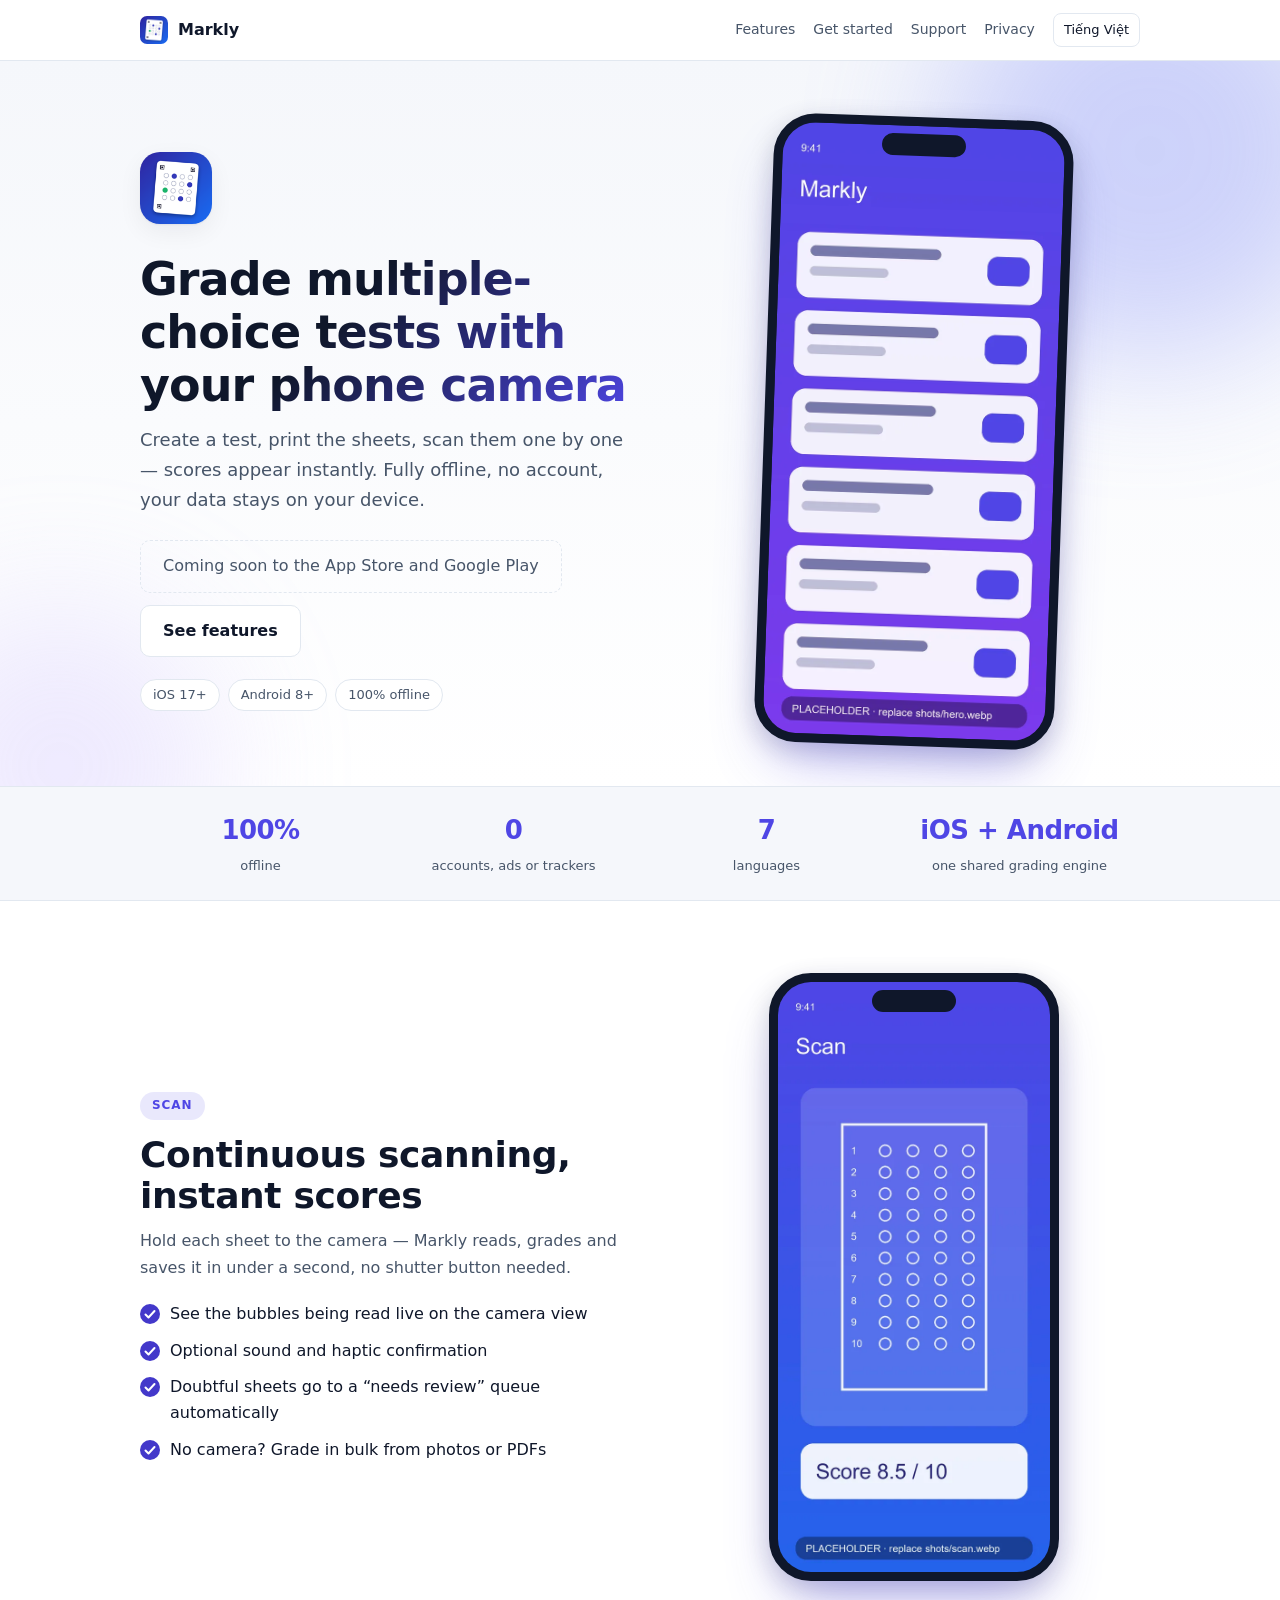
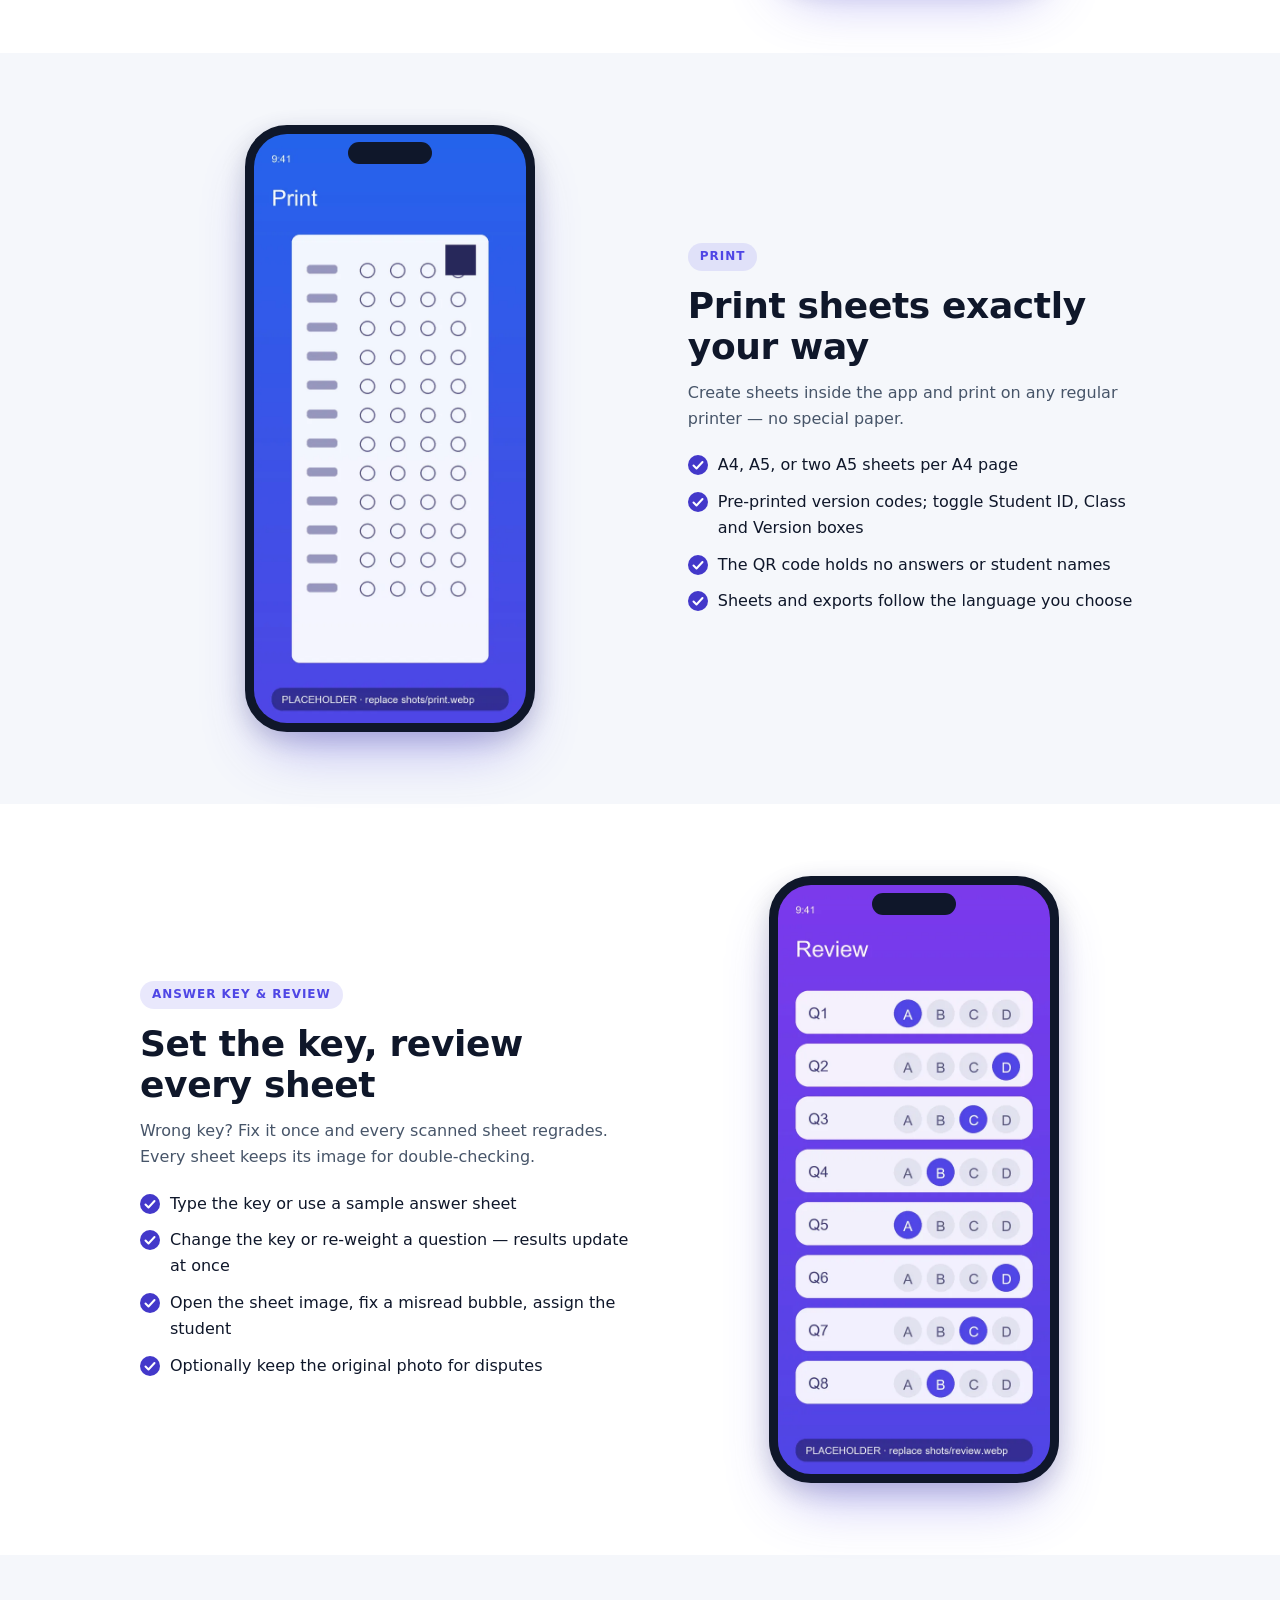
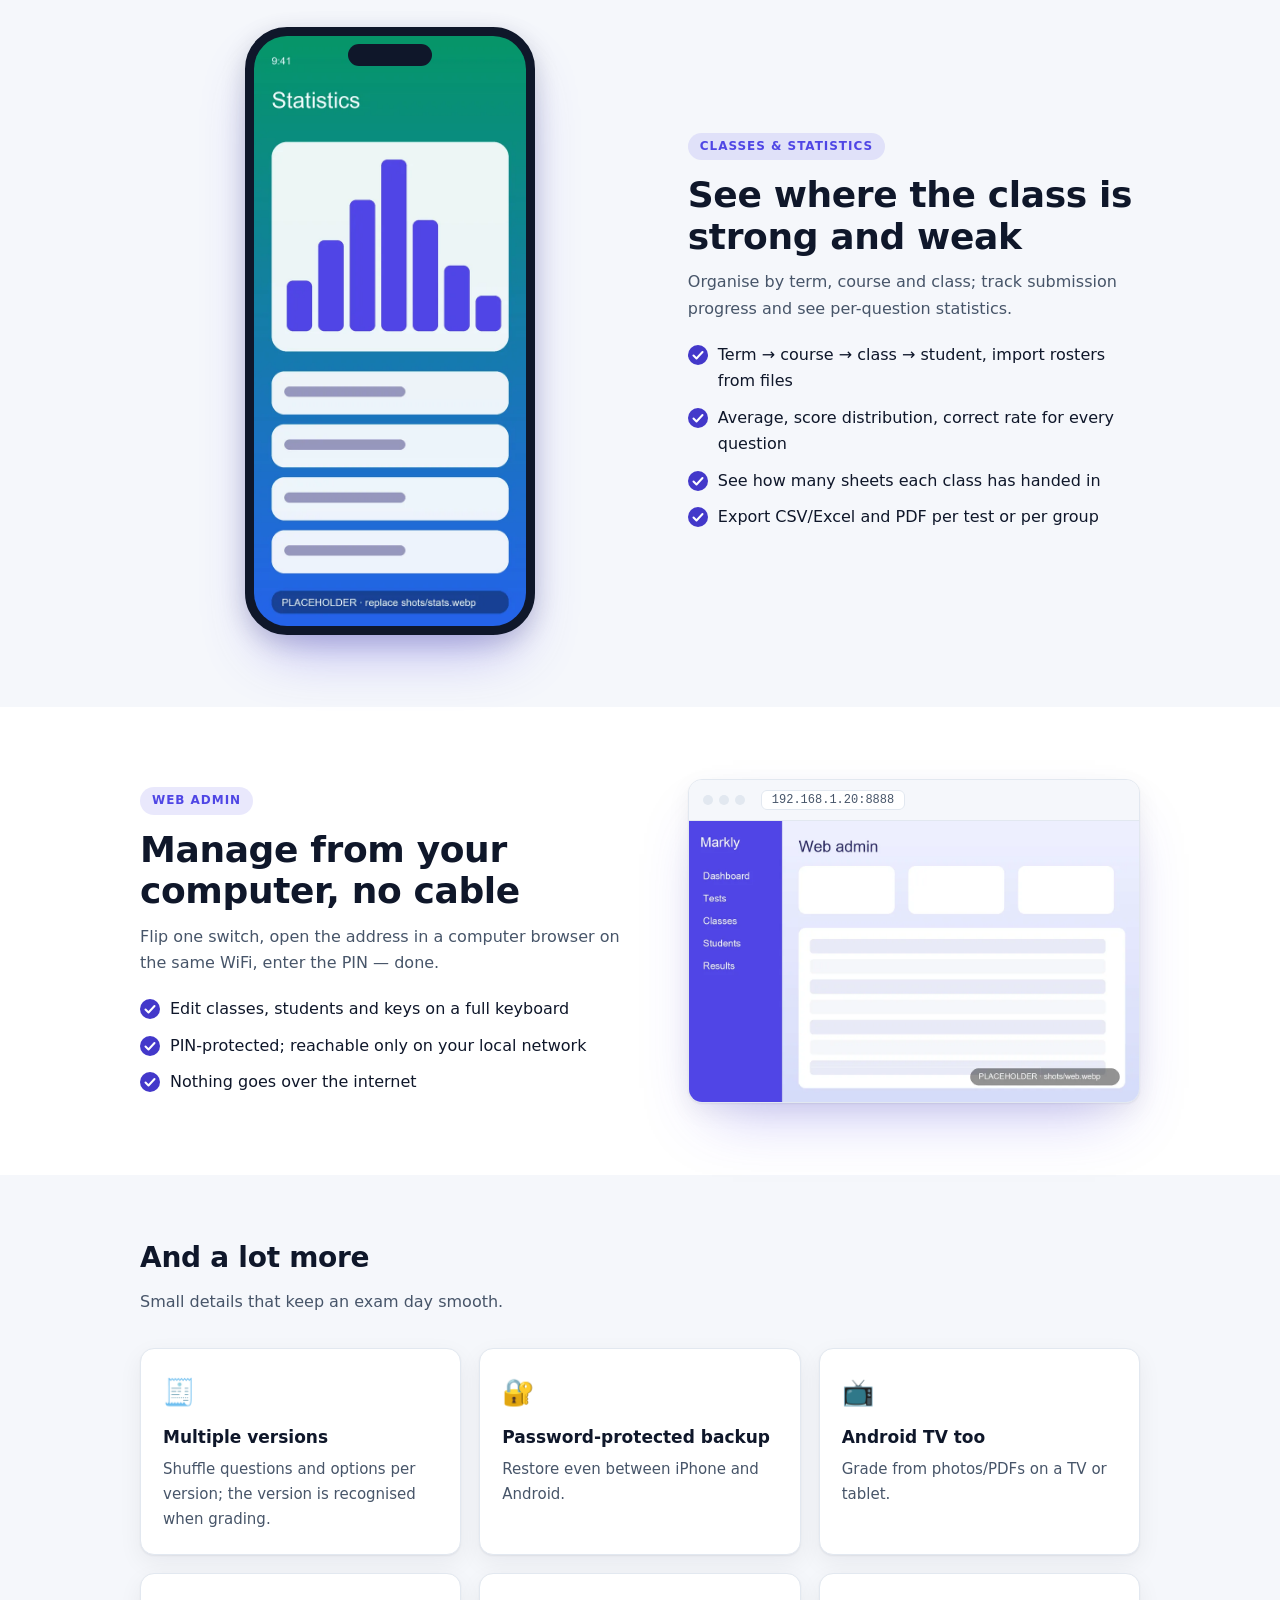
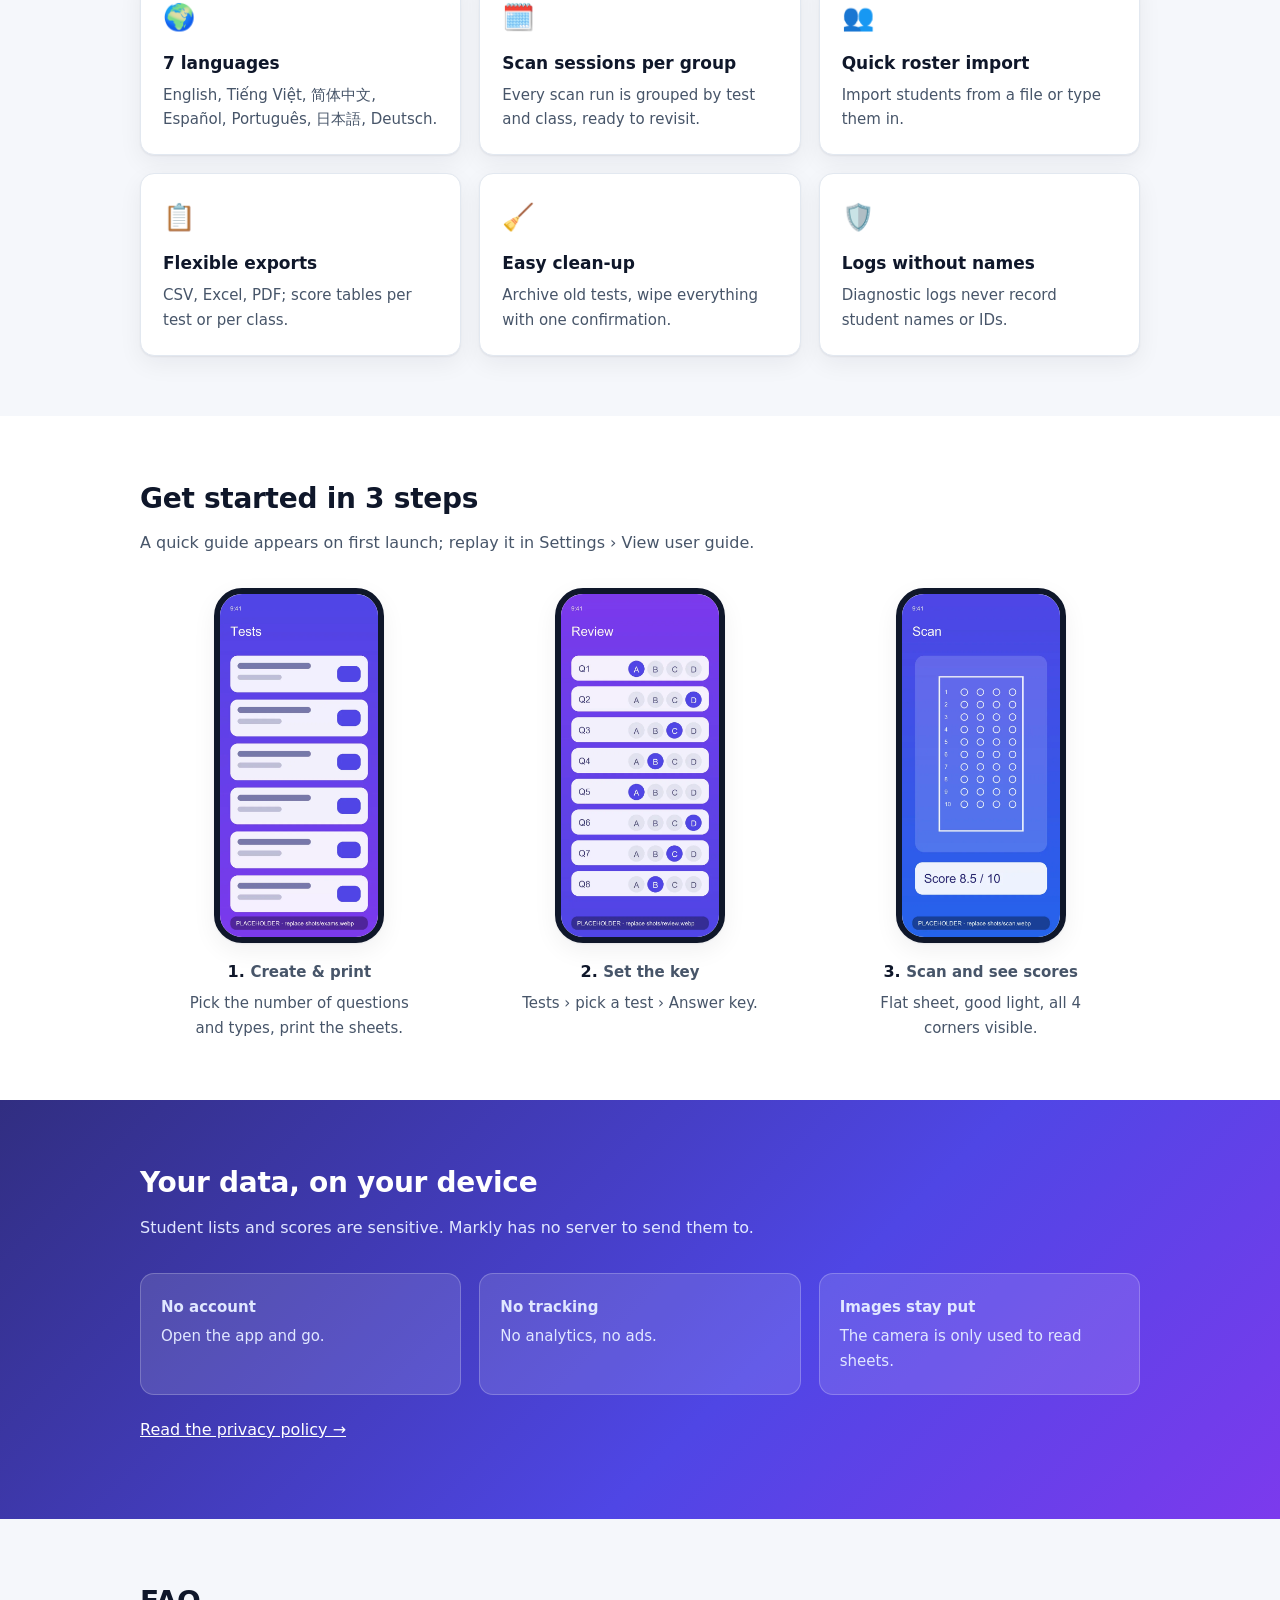
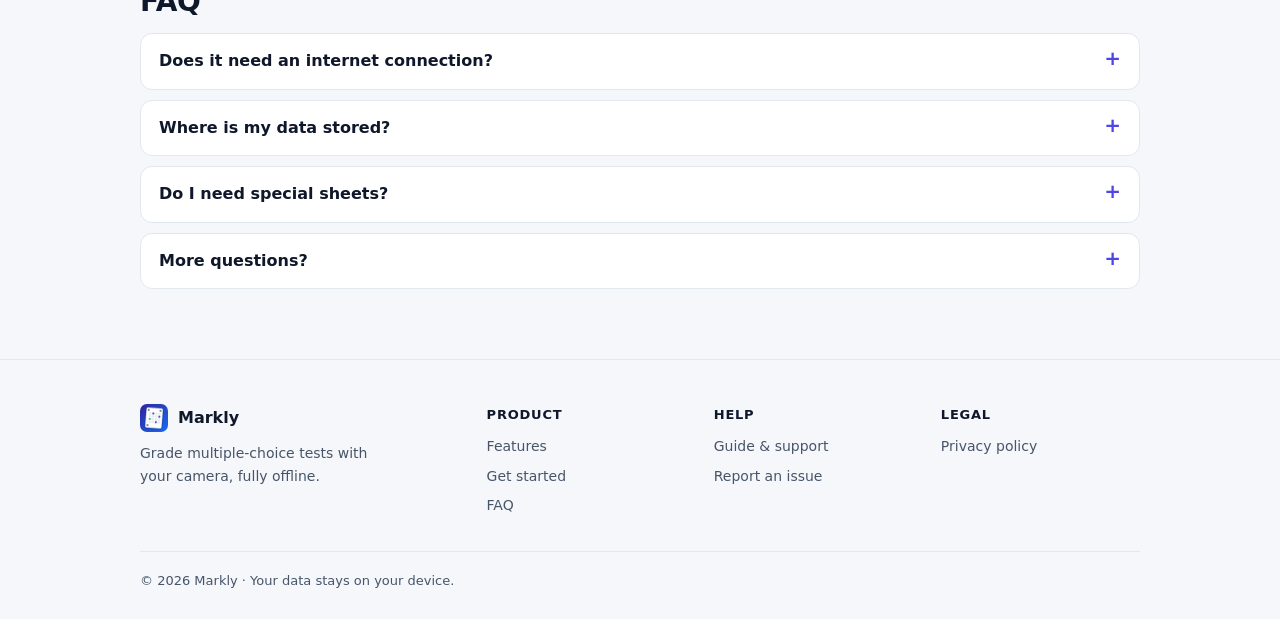
==== commit a1496eba: "Ảnh nén WebP đúng kích thước hiển thị, SEO/OG, trợ năng, 404, sitemap, footer, hiệu ứng Co-Authored-" ====
--- a/index.html
+++ b/index.html
@@ -5,6 +5,22 @@
 <meta name="viewport" content="width=device-width,initial-scale=1">
 <title>Markly — Grade multiple-choice tests with your camera</title>
 <meta name="description" content="Markly chấm phiếu trắc nghiệm bằng camera, hoàn toàn offline. / Markly grades multiple-choice answer sheets with your camera, fully offline.">
+<meta name="theme-color" content="#4f46e5">
+<meta name="color-scheme" content="light dark">
+<link rel="canonical" href="https://mvmanh.github.io/markly-app/">
+<meta property="og:type" content="website">
+<meta property="og:site_name" content="Markly">
+<meta property="og:title" content="Markly — Grade multiple-choice tests with your camera">
+<meta property="og:description" content="Markly chấm phiếu trắc nghiệm bằng camera, hoàn toàn offline. / Markly grades multiple-choice answer sheets with your camera, fully offline.">
+<meta property="og:url" content="https://mvmanh.github.io/markly-app/">
+<meta property="og:image" content="https://mvmanh.github.io/markly-app/og-image.jpg">
+<meta property="og:image:width" content="1200">
+<meta property="og:image:height" content="630">
+<meta name="twitter:card" content="summary_large_image">
+<meta name="twitter:title" content="Markly — Grade multiple-choice tests with your camera">
+<meta name="twitter:description" content="Markly chấm phiếu trắc nghiệm bằng camera, hoàn toàn offline. / Markly grades multiple-choice answer sheets with your camera, fully offline.">
+<meta name="twitter:image" content="https://mvmanh.github.io/markly-app/og-image.jpg">
+<script type="application/ld+json">{"@context": "https://schema.org", "@type": "SoftwareApplication", "name": "Markly", "applicationCategory": "EducationalApplication", "operatingSystem": "iOS, Android", "description": "Grade multiple-choice answer sheets with your phone camera, fully offline.", "url": "https://mvmanh.github.io/markly-app/", "image": "https://mvmanh.github.io/markly-app/icon-128.png", "inLanguage": ["en", "vi", "zh-Hans", "es", "pt-BR", "ja", "de"]}</script>
 <link rel="icon" href="favicon.png">
 <link rel="apple-touch-icon" href="apple-touch-icon.png">
 <link rel="stylesheet" href="style.css">
@@ -12,6 +28,7 @@
 <script src="lang.js"></script>
 </head>
 <body data-tvi="Markly — Chấm trắc nghiệm bằng camera" data-ten="Markly — Grade multiple-choice tests with your camera">
+<a class="skip" href="#main"><span data-l="vi">Bỏ qua điều hướng</span><span data-l="en">Skip to content</span></a>
 <header class="nav"><div class="wrap">
   <a class="brand" href="./"><img src="icon-128.png" alt=""><span>Markly</span></a>
   <nav>
@@ -23,7 +40,7 @@
   </nav>
 </div></header>
 
-<main>
+<main id="main">
 <div class="hero"><div class="wrap split">
   <div class="txt">
     <img class="logo" src="icon-128.png" alt="Markly" width="72" height="72">
@@ -32,7 +49,7 @@
     <div class="btns"><span class="soon"><span data-l="vi">Sắp có trên App Store và Google Play</span><span data-l="en">Coming soon to the App Store and Google Play</span></span><a class="btn" href="#features"><span data-l="vi">Xem tính năng</span><span data-l="en">See features</span></a></div>
     <div class="badges"><span class="badge">iOS 17+</span><span class="badge">Android 8+</span><span class="badge">100% offline</span></div>
   </div>
-  <figure class="shot"><div class="phone"><img src="shots/hero.png" width="1080" height="2340" alt="Markly home screen"></div></figure>
+  <figure class="shot"><div class="phone"><img src="shots/hero.webp" width="600" height="1300" alt="Markly home screen"></div></figure>
 </div></div>
 
 <div class="stats"><div class="wrap">
@@ -55,7 +72,7 @@
         <li><span data-l="vi">Không có camera? Chấm hàng loạt từ ảnh hoặc PDF</span><span data-l="en">No camera? Grade in bulk from photos or PDFs</span></li>
     </ul>
   </div>
-  <figure class="shot reveal"><div class="phone"><img src="shots/scan.png" width="1080" height="2340" alt="Scanning a sheet with the camera" loading="lazy"></div></figure>
+  <figure class="shot reveal"><div class="phone"><img src="shots/scan.webp" width="600" height="1300" alt="Scanning a sheet with the camera" loading="lazy"></div></figure>
 </div></section>
 <section class="feat alt"><div class="wrap split flip">
   <div class="txt reveal">
@@ -69,7 +86,7 @@
         <li><span data-l="vi">Phiếu và tệp xuất theo ngôn ngữ bạn chọn</span><span data-l="en">Sheets and exports follow the language you choose</span></li>
     </ul>
   </div>
-  <figure class="shot reveal"><div class="phone"><img src="shots/print.png" width="1080" height="2340" alt="Print-ready answer sheet" loading="lazy"></div></figure>
+  <figure class="shot reveal"><div class="phone"><img src="shots/print.webp" width="600" height="1300" alt="Print-ready answer sheet" loading="lazy"></div></figure>
 </div></section>
 <section class="feat"><div class="wrap split">
   <div class="txt reveal">
@@ -83,7 +100,7 @@
         <li><span data-l="vi">Lưu ảnh gốc để đối chiếu khi có thắc mắc (tùy chọn)</span><span data-l="en">Optionally keep the original photo for disputes</span></li>
     </ul>
   </div>
-  <figure class="shot reveal"><div class="phone"><img src="shots/review.png" width="1080" height="2340" alt="Answer key and review screen" loading="lazy"></div></figure>
+  <figure class="shot reveal"><div class="phone"><img src="shots/review.webp" width="600" height="1300" alt="Answer key and review screen" loading="lazy"></div></figure>
 </div></section>
 <section class="feat alt"><div class="wrap split flip">
   <div class="txt reveal">
@@ -97,7 +114,7 @@
         <li><span data-l="vi">Xuất CSV/Excel và PDF theo bài hoặc theo nhóm</span><span data-l="en">Export CSV/Excel and PDF per test or per group</span></li>
     </ul>
   </div>
-  <figure class="shot reveal"><div class="phone"><img src="shots/stats.png" width="1080" height="2340" alt="Class statistics" loading="lazy"></div></figure>
+  <figure class="shot reveal"><div class="phone"><img src="shots/stats.webp" width="600" height="1300" alt="Class statistics" loading="lazy"></div></figure>
 </div></section>
 <section class="feat"><div class="wrap split">
   <div class="txt reveal">
@@ -110,7 +127,7 @@
         <li><span data-l="vi">Không có dữ liệu nào đi qua internet</span><span data-l="en">Nothing goes over the internet</span></li>
     </ul>
   </div>
-  <figure class="shot reveal"><div class="browser"><div class="bar"><i></i><i></i><i></i><span>192.168.1.20:8888</span></div><img src="shots/web.png" width="1600" height="1000" alt="Web admin in a browser" loading="lazy"></div></figure>
+  <figure class="shot reveal"><div class="browser"><div class="bar"><i></i><i></i><i></i><span>192.168.1.20:8888</span></div><img src="shots/web.webp" width="1120" height="700" alt="Web admin in a browser" loading="lazy"></div></figure>
 </div></section>
 
 <section class="alt" id="more"><div class="wrap">
@@ -133,9 +150,9 @@
   <h2><span data-l="vi">Bắt đầu trong 3 bước</span><span data-l="en">Get started in 3 steps</span></h2>
   <p class="sub"><span data-l="vi">Lần đầu mở app sẽ có hướng dẫn nhanh; xem lại ở Cài đặt › Xem hướng dẫn sử dụng.</span><span data-l="en">A quick guide appears on first launch; replay it in Settings › View user guide.</span></p>
   <ol class="steps3">
-    <li class="reveal"><div class="mini"><img src="shots/exams.png" width="1080" height="2340" alt="" loading="lazy"></div><b><span data-l="vi">Tạo bài &amp; in phiếu</span><span data-l="en">Create &amp; print</span></b><span><span data-l="vi">Chọn số câu và kiểu câu hỏi, in phiếu.</span><span data-l="en">Pick the number of questions and types, print the sheets.</span></span></li>
-    <li class="reveal"><div class="mini"><img src="shots/review.png" width="1080" height="2340" alt="" loading="lazy"></div><b><span data-l="vi">Nhập đáp án</span><span data-l="en">Set the key</span></b><span><span data-l="vi">Bài kiểm tra › chọn bài › Đáp án.</span><span data-l="en">Tests › pick a test › Answer key.</span></span></li>
-    <li class="reveal"><div class="mini"><img src="shots/scan.png" width="1080" height="2340" alt="" loading="lazy"></div><b><span data-l="vi">Quét và xem điểm</span><span data-l="en">Scan and see scores</span></b><span><span data-l="vi">Đặt phiếu phẳng, đủ sáng, thấy 4 góc.</span><span data-l="en">Flat sheet, good light, all 4 corners visible.</span></span></li>
+    <li class="reveal"><div class="mini"><img src="shots/exams.webp" width="600" height="1300" alt="" loading="lazy"></div><b><span data-l="vi">Tạo bài &amp; in phiếu</span><span data-l="en">Create &amp; print</span></b><span><span data-l="vi">Chọn số câu và kiểu câu hỏi, in phiếu.</span><span data-l="en">Pick the number of questions and types, print the sheets.</span></span></li>
+    <li class="reveal"><div class="mini"><img src="shots/review.webp" width="600" height="1300" alt="" loading="lazy"></div><b><span data-l="vi">Nhập đáp án</span><span data-l="en">Set the key</span></b><span><span data-l="vi">Bài kiểm tra › chọn bài › Đáp án.</span><span data-l="en">Tests › pick a test › Answer key.</span></span></li>
+    <li class="reveal"><div class="mini"><img src="shots/scan.webp" width="600" height="1300" alt="" loading="lazy"></div><b><span data-l="vi">Quét và xem điểm</span><span data-l="en">Scan and see scores</span></b><span><span data-l="vi">Đặt phiếu phẳng, đủ sáng, thấy 4 góc.</span><span data-l="en">Flat sheet, good light, all 4 corners visible.</span></span></li>
   </ol>
 </div></section>
 
@@ -159,9 +176,19 @@
 </div></section>
 </main>
 
-<footer><div class="wrap">
-  <span>© Markly</span>
-  <span><a href="support.html"><span data-l="vi">Hỗ trợ</span><span data-l="en">Support</span></a> · <a href="privacy.html"><span data-l="vi">Quyền riêng tư</span><span data-l="en">Privacy</span></a> · <a href="https://github.com/mvmanh/markly-app/issues">GitHub</a></span>
+<footer><div class="wrap fgrid">
+  <div class="fbrand"><a class="brand" href="./"><img src="icon-128.png" alt="" width="28" height="28"><span>Markly</span></a>
+    <p><span data-l="vi">Chấm trắc nghiệm bằng camera, hoàn toàn offline.</span><span data-l="en">Grade multiple-choice tests with your camera, fully offline.</span></p></div>
+  <div><h4><span data-l="vi">Sản phẩm</span><span data-l="en">Product</span></h4>
+    <a href="./#features"><span data-l="vi">Tính năng</span><span data-l="en">Features</span></a>
+    <a href="./#start"><span data-l="vi">Bắt đầu</span><span data-l="en">Get started</span></a>
+    <a href="./#faq">FAQ</a></div>
+  <div><h4><span data-l="vi">Hỗ trợ</span><span data-l="en">Help</span></h4>
+    <a href="support.html"><span data-l="vi">Hướng dẫn &amp; hỗ trợ</span><span data-l="en">Guide &amp; support</span></a>
+    <a href="https://github.com/mvmanh/markly-app/issues"><span data-l="vi">Báo lỗi / góp ý</span><span data-l="en">Report an issue</span></a></div>
+  <div><h4><span data-l="vi">Pháp lý</span><span data-l="en">Legal</span></h4>
+    <a href="privacy.html"><span data-l="vi">Quyền riêng tư</span><span data-l="en">Privacy policy</span></a></div>
+  <div class="copy">© 2026 Markly · <span data-l="vi">Dữ liệu của bạn ở lại trên máy bạn.</span><span data-l="en">Your data stays on your device.</span></div>
 </div></footer>
 <script src="site.js" defer></script>
 </body>
--- a/style.css
+++ b/style.css
@@ -92,3 +92,33 @@
   ol.steps3{grid-template-columns:1fr}
   section.feat{padding:48px 0}
 }
+
+/* ---- Chuyên nghiệp hóa ---- */
+.skip{position:absolute;left:-9999px;top:8px;background:var(--brand-d);color:#fff;padding:8px 14px;border-radius:8px;z-index:100}
+.skip:focus{left:12px;text-decoration:none}
+:focus-visible{outline:3px solid color-mix(in srgb,var(--brand) 70%,transparent);outline-offset:3px;border-radius:6px}
+section,[id]{scroll-margin-top:76px}
+.hero{position:relative;overflow:hidden}
+.hero:before,.hero:after{content:"";position:absolute;border-radius:50%;filter:blur(70px);opacity:.35;pointer-events:none}
+.hero:before{width:420px;height:420px;background:#818cf8;right:-80px;top:-120px}
+.hero:after{width:320px;height:320px;background:#c4b5fd;left:-100px;bottom:-140px;opacity:.28}
+.hero .wrap{position:relative;z-index:1}
+.btn,.card,.pcard,details{transition:transform .2s ease,box-shadow .2s ease,border-color .2s ease}
+.card:hover{transform:translateY(-3px);border-color:var(--brand)}
+.btn:hover{transform:translateY(-1px)}
+.hero h1{background:linear-gradient(135deg,var(--fg) 40%,var(--brand));-webkit-background-clip:text;background-clip:text;-webkit-text-fill-color:transparent}
+footer{background:var(--bg2);padding:44px 0 28px}
+footer .wrap.fgrid{display:grid;grid-template-columns:1.6fr 1fr 1fr 1fr;gap:28px;justify-content:initial}
+.fgrid h4{margin:0 0 10px;font-size:13px;letter-spacing:.06em;text-transform:uppercase;color:var(--fg)}
+.fgrid a{display:block;color:var(--muted);margin:6px 0;font-size:14px}
+.fgrid .brand{margin-bottom:8px}
+.fgrid .fbrand p{margin:0;max-width:260px}
+.fgrid .copy{grid-column:1/-1;border-top:1px solid var(--line);padding-top:18px;font-size:13px}
+details[open]{border-color:var(--brand)}
+summary{list-style:none;position:relative;padding-right:24px}
+summary::-webkit-details-marker{display:none}
+summary:after{content:"+";position:absolute;right:0;top:0;font-size:20px;line-height:1;color:var(--brand)}
+details[open] summary:after{content:"–"}
+@media (max-width:820px){footer .wrap.fgrid{grid-template-columns:1fr 1fr}.fgrid .fbrand{grid-column:1/-1}}
+@media print{.nav,footer,.skip,.hero:before,.hero:after{display:none}.js .reveal{opacity:1;transform:none}}
+.fgrid a.brand{display:flex;align-items:center;gap:10px;color:var(--fg);font-size:16px;margin:0 0 10px}
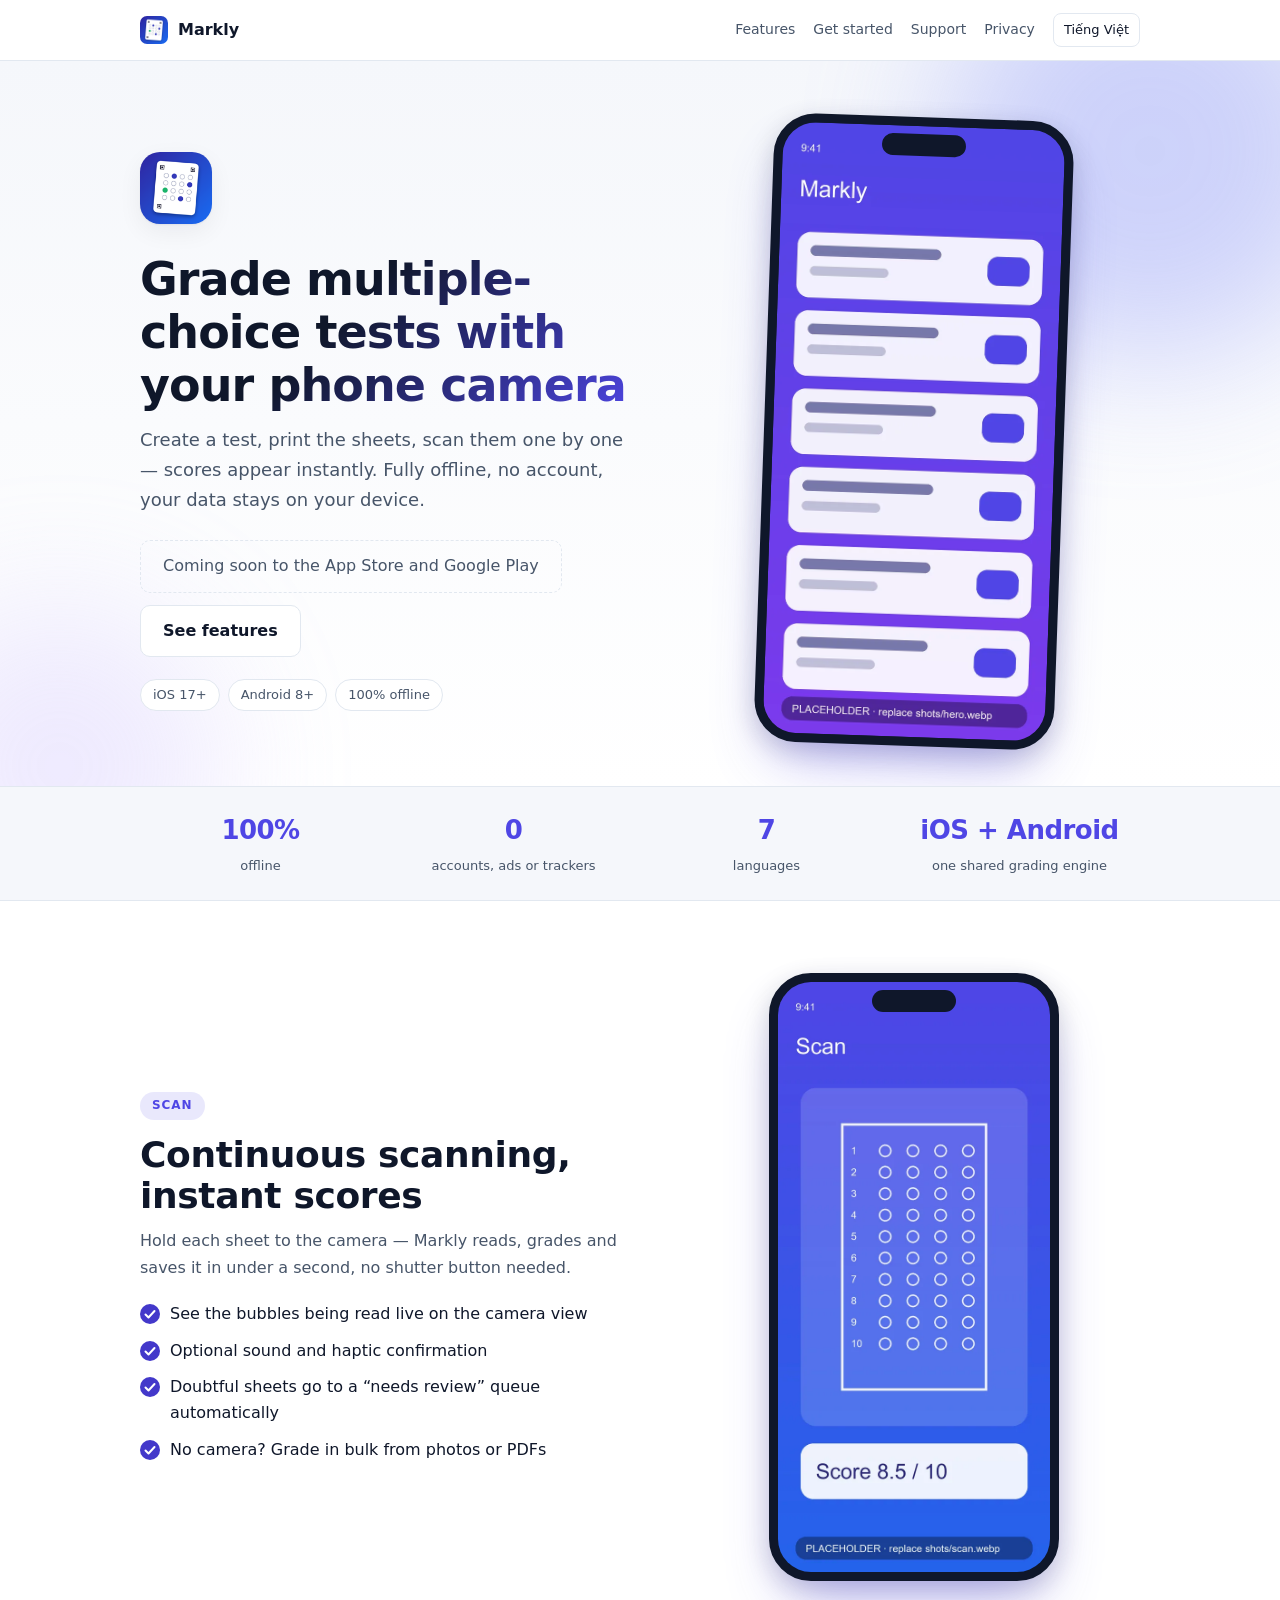
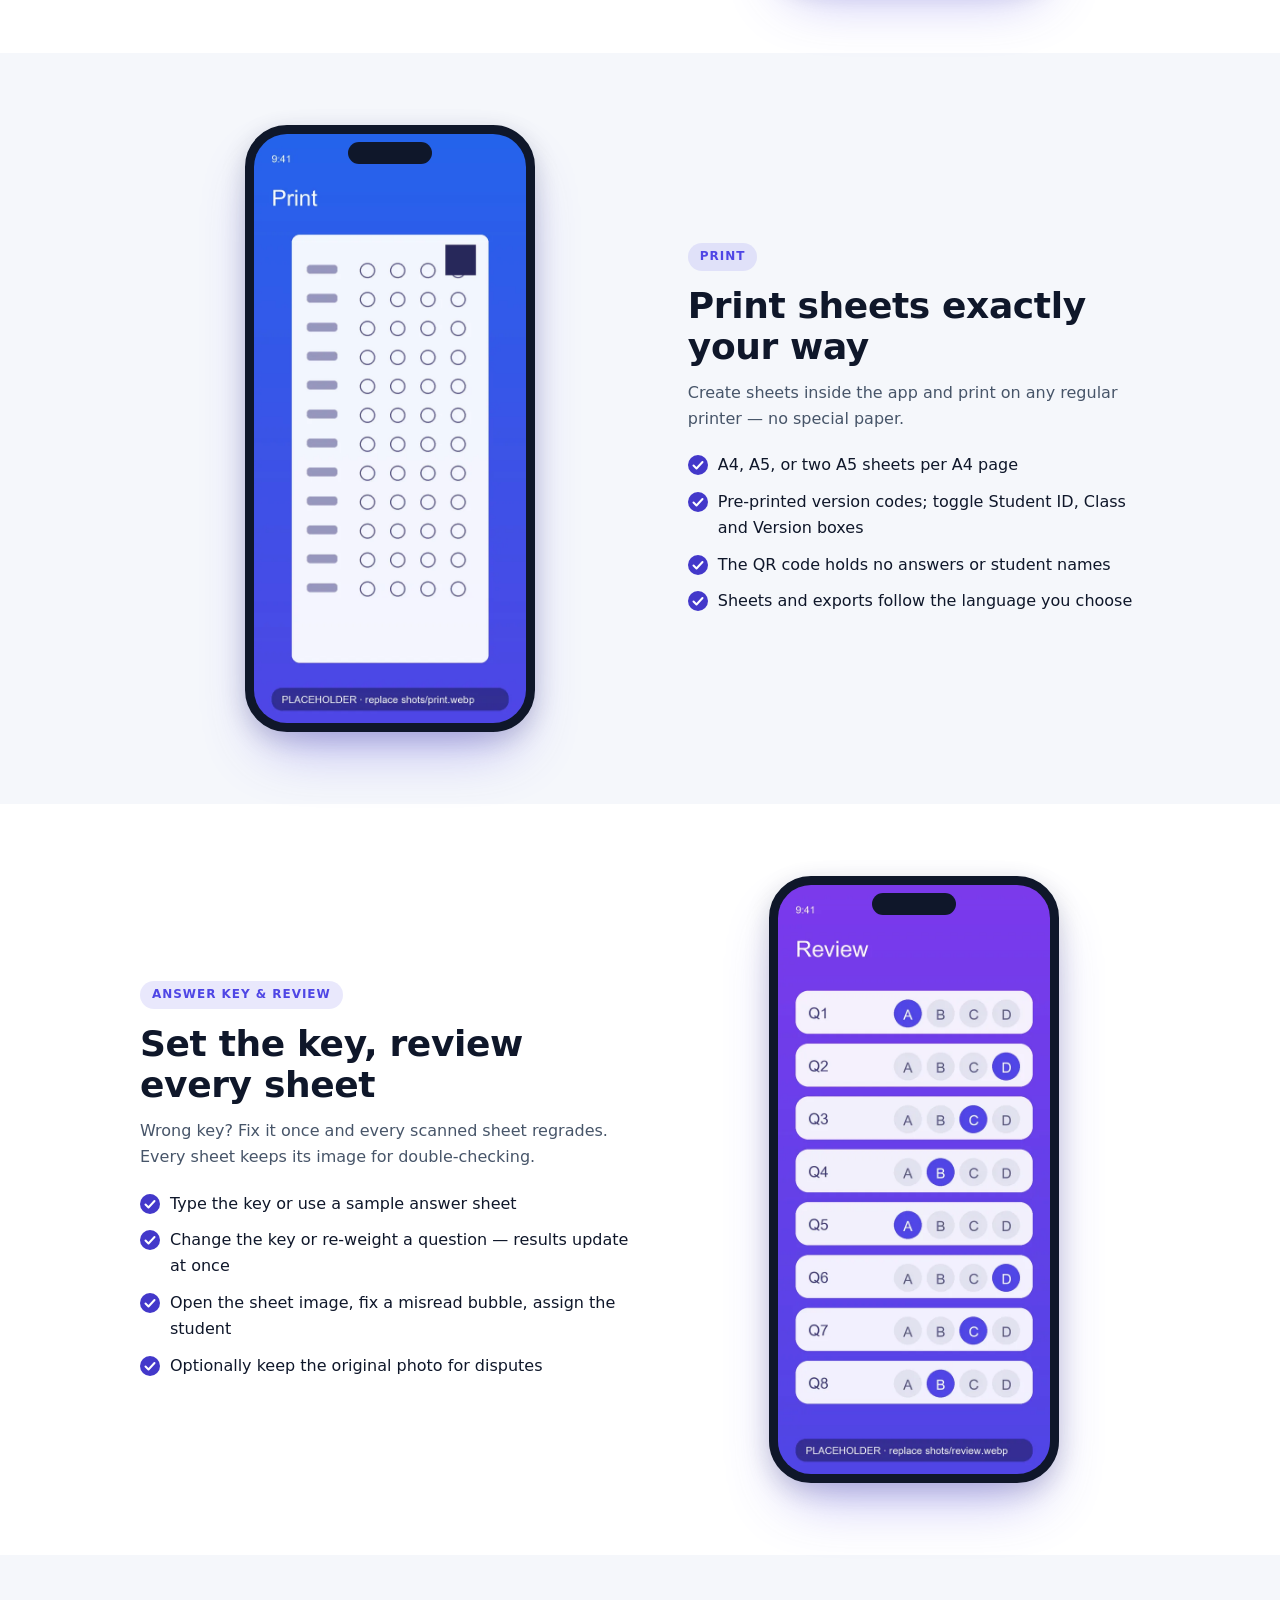
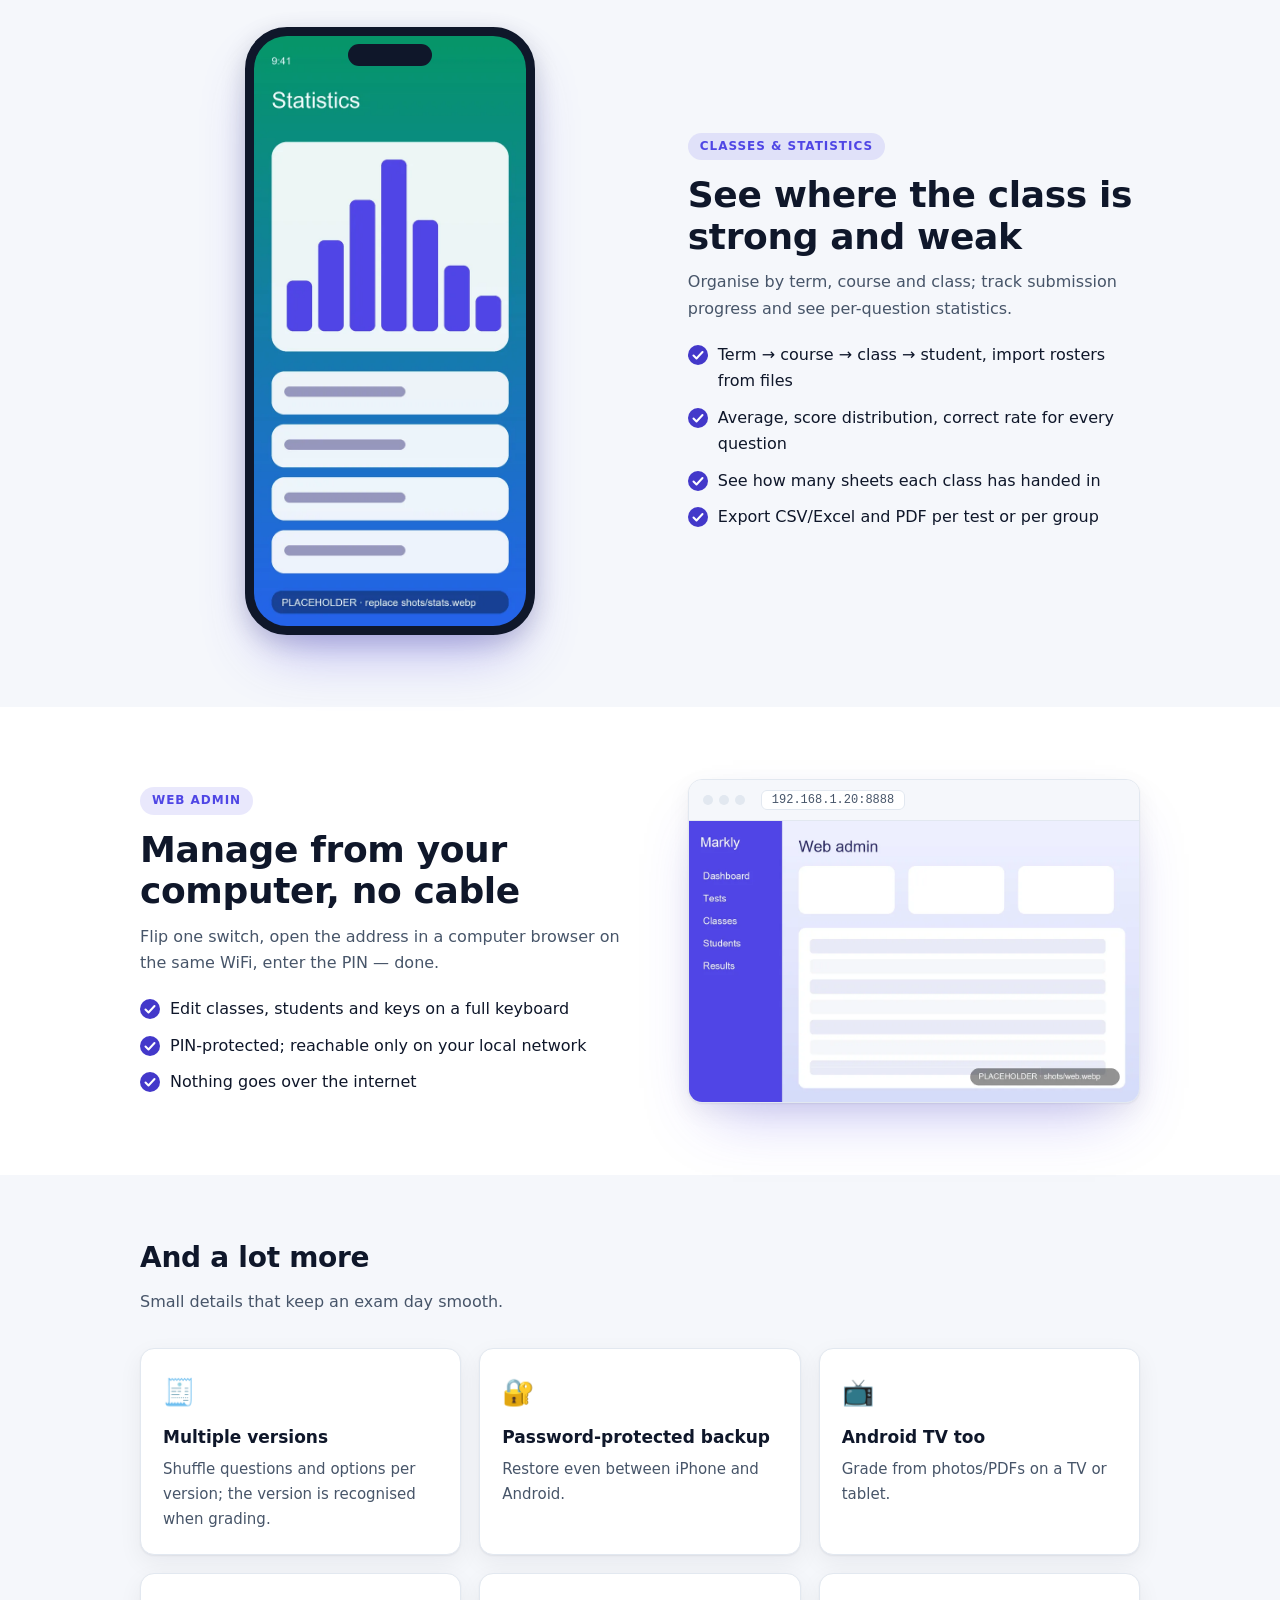
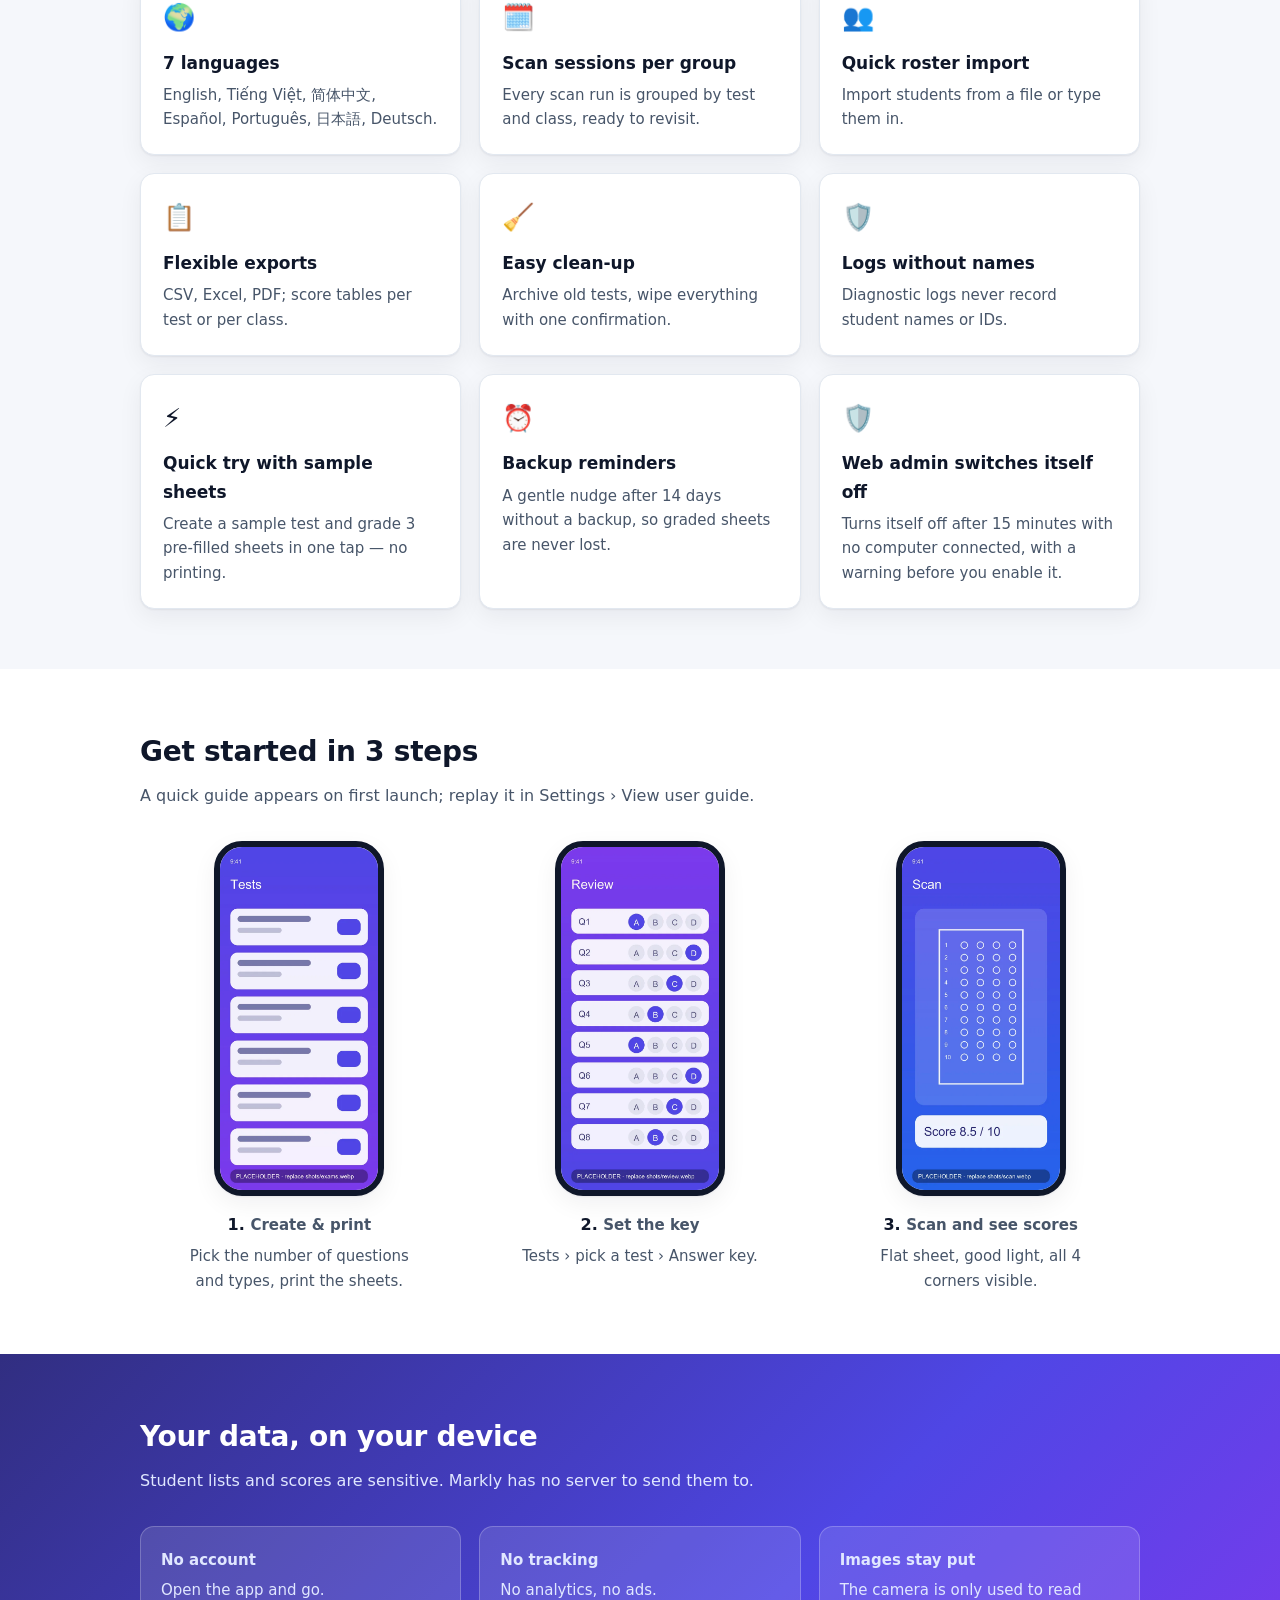
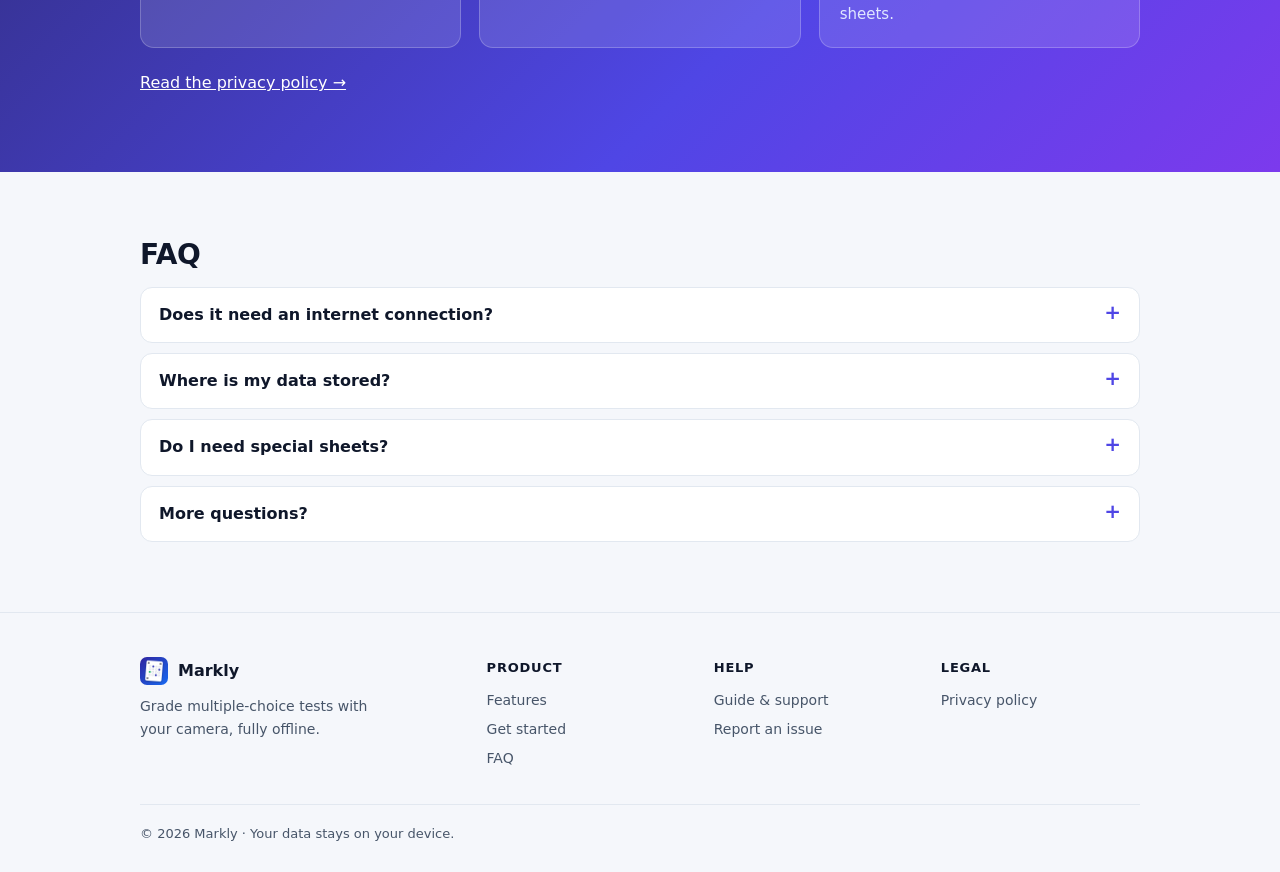
==== commit 2a82fcb3: "Trang web: cập nhật chính sách (web HTTP + tự tắt 15 phút), hướng dẫn Thử nhanh, thẻ tính năng mới C" ====
--- a/index.html
+++ b/index.html
@@ -143,6 +143,9 @@
     <div class="card reveal"><div class="ic">📋</div><h3><span data-l="vi">Xuất đủ kiểu</span><span data-l="en">Flexible exports</span></h3><p><span data-l="vi">CSV, Excel, PDF; bảng điểm theo bài hoặc theo lớp.</span><span data-l="en">CSV, Excel, PDF; score tables per test or per class.</span></p></div>
     <div class="card reveal"><div class="ic">🧹</div><h3><span data-l="vi">Dọn dẹp dễ dàng</span><span data-l="en">Easy clean-up</span></h3><p><span data-l="vi">Lưu trữ bài cũ, xóa toàn bộ dữ liệu bằng một lần xác nhận.</span><span data-l="en">Archive old tests, wipe everything with one confirmation.</span></p></div>
     <div class="card reveal"><div class="ic">🛡️</div><h3><span data-l="vi">Nhật ký không chứa tên</span><span data-l="en">Logs without names</span></h3><p><span data-l="vi">Nhật ký chẩn đoán không bao giờ ghi tên hay mã sinh viên.</span><span data-l="en">Diagnostic logs never record student names or IDs.</span></p></div>
+    <div class="card reveal"><div class="ic">⚡</div><h3><span data-l="vi">Thử nhanh bằng phiếu mẫu</span><span data-l="en">Quick try with sample sheets</span></h3><p><span data-l="vi">Tạo bài mẫu và chấm 3 phiếu đã tô sẵn chỉ bằng một chạm, không cần in giấy.</span><span data-l="en">Create a sample test and grade 3 pre-filled sheets in one tap — no printing.</span></p></div>
+    <div class="card reveal"><div class="ic">⏰</div><h3><span data-l="vi">Nhắc sao lưu</span><span data-l="en">Backup reminders</span></h3><p><span data-l="vi">Nhắc nhẹ khi đã 14 ngày chưa sao lưu để không mất bài đã chấm.</span><span data-l="en">A gentle nudge after 14 days without a backup, so graded sheets are never lost.</span></p></div>
+    <div class="card reveal"><div class="ic">🛡️</div><h3><span data-l="vi">Web tự tắt khi không dùng</span><span data-l="en">Web admin switches itself off</span></h3><p><span data-l="vi">Tự tắt sau 15 phút không có máy tính kết nối; có cảnh báo trước khi bật.</span><span data-l="en">Turns itself off after 15 minutes with no computer connected, with a warning before you enable it.</span></p></div>
   </div>
 </div></section>
 
